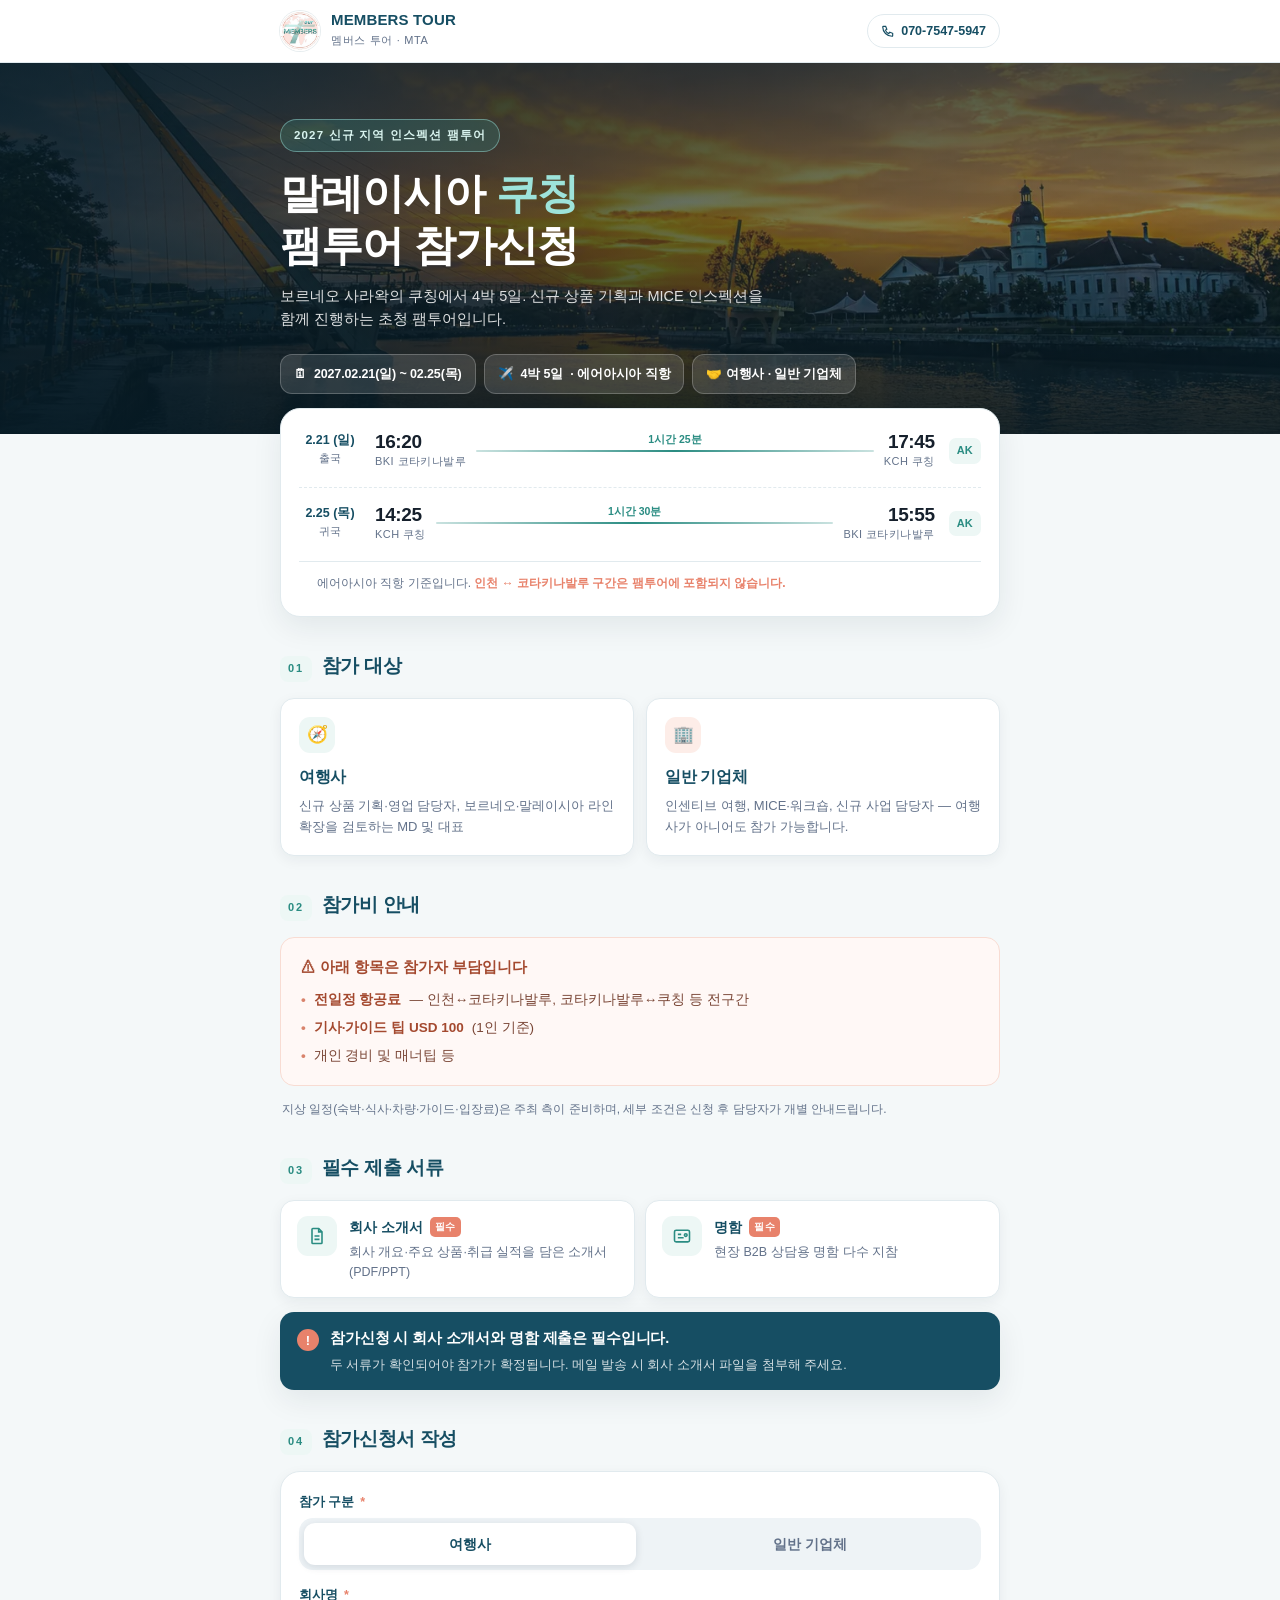
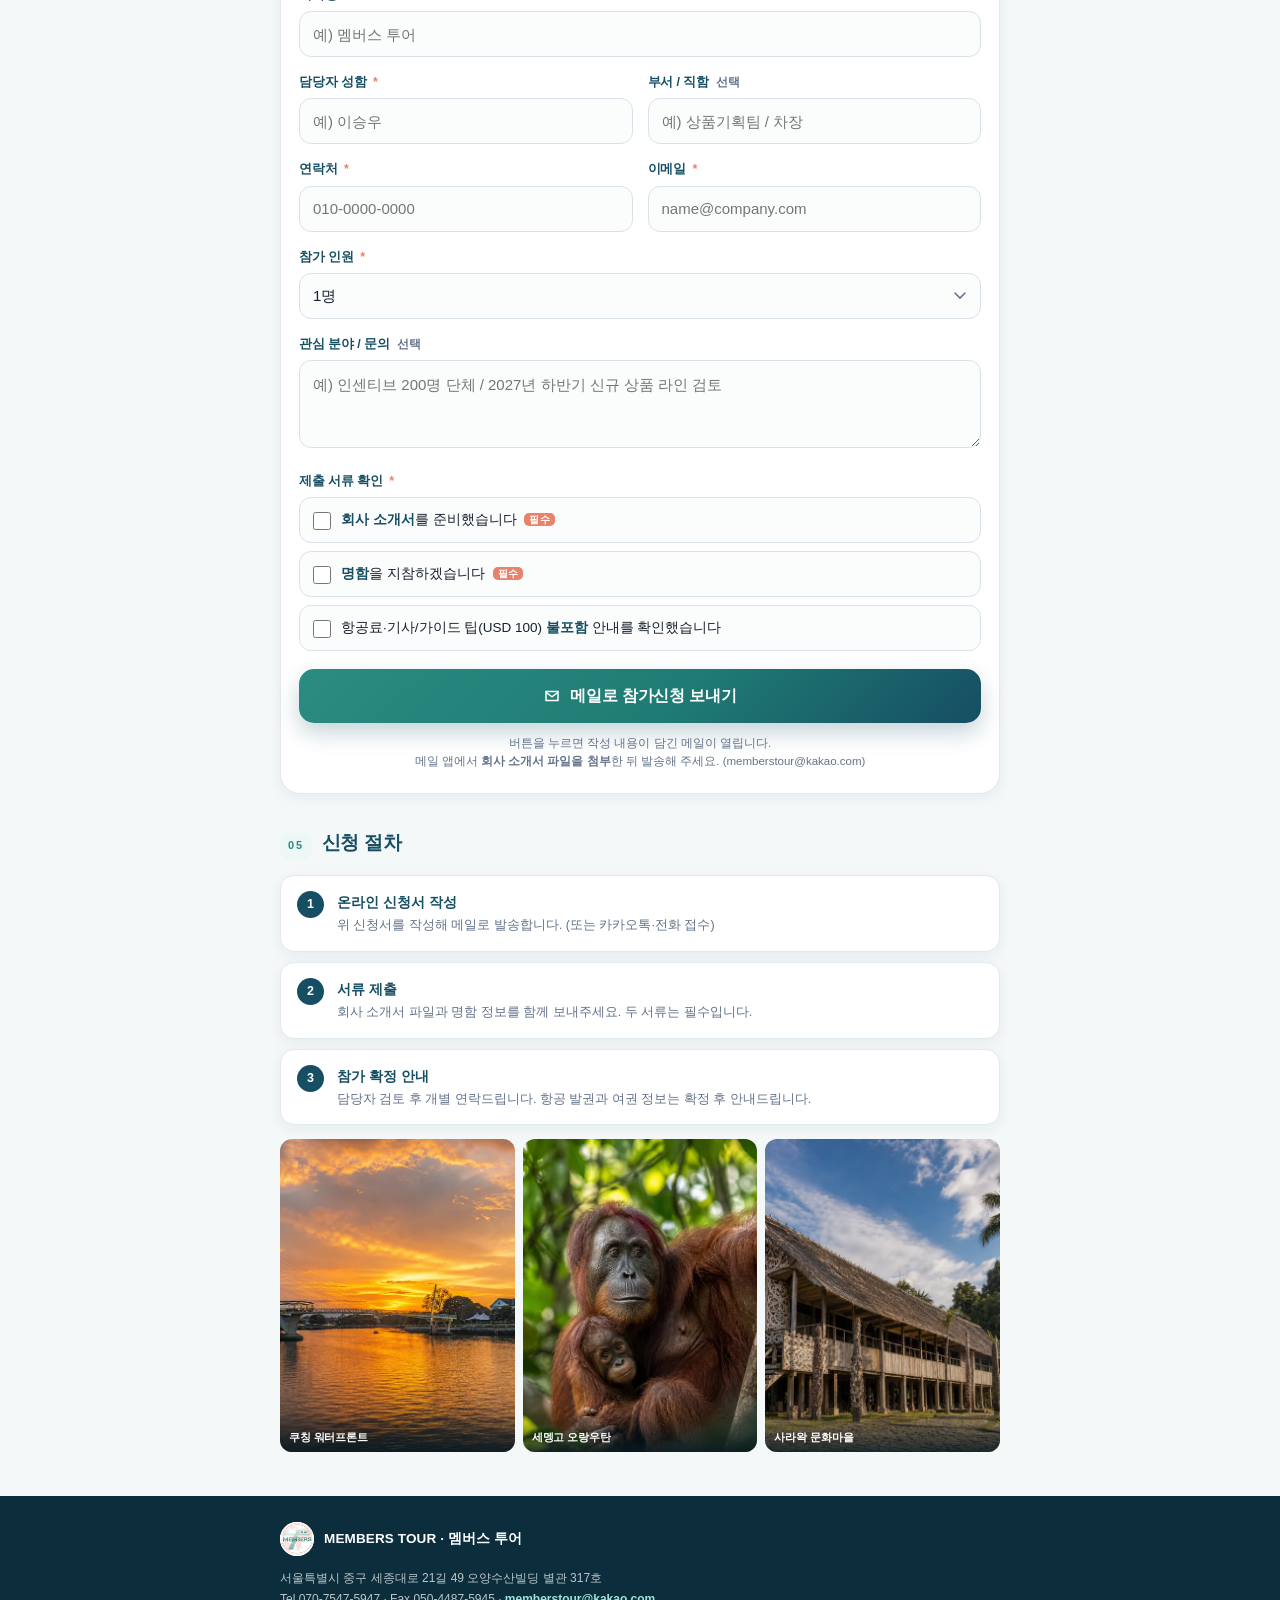
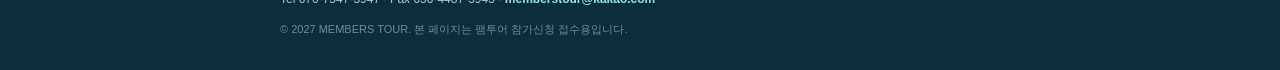
==== kuching-fam.html @ bc6e6ac0 "Update MEMBERS Tour Pages site" ====
<!DOCTYPE html>
<html lang="ko">
<head>
<meta charset="utf-8">
<meta name="viewport" content="width=device-width, initial-scale=1, viewport-fit=cover">
<title>2027 쿠칭 팸투어 참가신청 | MEMBERS TOUR</title>
<meta name="description" content="2027년 2월 21일~25일, 말레이시아 보르네오 쿠칭(사라왁) 4박 5일 신규 상품·MICE 인스펙션 팸투어 참가신청. 여행사 및 일반 기업체 참가 가능.">
<meta name="theme-color" content="#164E63">
<meta property="og:title" content="2027 말레이시아 쿠칭 팸투어 참가신청">
<meta property="og:description" content="2027.02.21(일)~02.25(목) 4박 5일 · 에어아시아 직항(BKI–KCH) · 여행사·기업체 참가 가능">
<meta property="og:image" content="images/kuching-hero.webp">
<meta property="og:type" content="website">
<link rel="apple-touch-icon" href="[data-uri]">
<style>
:root{
  --navy:#164E63; --navy-deep:#0C2E3C; --navy-2:#1B5E96;
  --teal:#2A8C82; --teal-2:#38A39D; --teal-soft:#EDF7F5;
  --accent:#E8826B; --accent-soft:#FDEDE8;
  --ink:#16202C; --muted:#63728A; --line:#E1EAEE;
  --bg:#F4F8F9; --card:#FFFFFF; --ok:#127C5B; --danger:#B4413A;
  --radius:20px; --radius-sm:14px;
  --shadow:0 10px 30px rgba(11,34,57,.08); --shadow-sm:0 4px 14px rgba(11,34,57,.06);
}
*,*::before,*::after{box-sizing:border-box}
html{-webkit-text-size-adjust:100%;scroll-behavior:smooth}
body{
  margin:0;background:var(--bg);color:var(--ink);
  font-family:-apple-system,BlinkMacSystemFont,"Segoe UI","Apple SD Gothic Neo","Malgun Gothic","Noto Sans KR","Helvetica Neue",Arial,sans-serif;
  font-size:16px;line-height:1.62;-webkit-font-smoothing:antialiased;
}
img{display:block;max-width:100%}
a{color:inherit;text-decoration:none}
h1,h2,h3,h4,p{margin:0}
ul{margin:0;padding:0;list-style:none}
button{font:inherit;color:inherit;background:none;border:0;cursor:pointer}
input,select,textarea{font:inherit;color:inherit}
.wrap{width:100%;max-width:760px;margin:0 auto;padding:0 20px}

/* ---------- header ---------- */
.hdr{position:sticky;top:0;z-index:50;background:rgba(255,255,255,.95);backdrop-filter:saturate(180%) blur(12px);border-bottom:1px solid var(--line);padding-top:env(safe-area-inset-top)}
.hdr-in{display:flex;align-items:center;gap:11px;height:62px;max-width:760px;margin:0 auto;padding:0 20px}
.mark{width:40px;height:40px;flex:0 0 40px;border-radius:50%;overflow:hidden;box-shadow:0 0 0 1px rgba(22,78,99,.10);background:#fff}
.mark img{width:100%;height:100%;object-fit:cover}
.brand-txt strong{display:block;font-size:15px;letter-spacing:.01em;color:var(--navy);line-height:1.1}
.brand-txt small{display:block;font-size:11px;color:var(--muted);letter-spacing:.06em;margin-top:3px}
.hdr-tel{margin-left:auto;display:inline-flex;align-items:center;gap:6px;height:34px;padding:0 13px;border-radius:999px;border:1px solid var(--line);background:#fff;font-size:12.5px;font-weight:700;color:var(--navy);white-space:nowrap}
.hdr-tel svg{width:14px;height:14px}

/* ---------- hero ---------- */
.hero{position:relative;color:#fff;overflow:hidden;background:var(--navy-deep)}
.hero-bg{position:absolute;inset:0;background:url("images/kuching-hero.webp") center 42%/cover no-repeat;transform:scale(1.01)}
.hero-bg::after{content:"";position:absolute;inset:0;background:
  linear-gradient(180deg,rgba(6,26,36,.68) 0%,rgba(6,26,36,.42) 42%,rgba(6,26,36,.90) 100%),
  linear-gradient(96deg,rgba(6,26,36,.72),rgba(6,26,36,.10) 78%)}
.hero-in{position:relative;padding:56px 0 40px}
.pill{display:inline-flex;align-items:center;gap:8px;padding:6px 13px;border-radius:999px;background:rgba(56,163,157,.22);border:1px solid rgba(160,231,224,.45);font-size:11.5px;font-weight:800;letter-spacing:.10em;color:#D9F4EF}
.hero h1{margin:16px 0 0;font-size:clamp(27px,6.6vw,42px);line-height:1.24;letter-spacing:-.022em;font-weight:800}
.hero h1 em{font-style:normal;color:#9DE3DA}
.hero .lead{margin:13px 0 0;font-size:14.5px;color:rgba(255,255,255,.86);max-width:34em}
.chips{display:flex;flex-wrap:wrap;gap:8px;margin-top:22px}
.chip{display:inline-flex;align-items:center;gap:7px;padding:9px 13px;border-radius:12px;background:rgba(255,255,255,.13);border:1px solid rgba(255,255,255,.22);font-size:12.5px;font-weight:700;letter-spacing:-.01em}
.chip b{font-weight:800;color:#fff}

/* ---------- sections ---------- */
section{padding:34px 0}
.sec-head{display:flex;align-items:baseline;gap:10px;margin-bottom:16px}
.sec-head .num{font-size:11px;font-weight:800;letter-spacing:.16em;color:var(--teal);background:var(--teal-soft);border-radius:8px;padding:4px 8px}
.sec-head h2{font-size:19px;letter-spacing:-.02em;font-weight:800;color:var(--navy)}
.card{background:var(--card);border:1px solid var(--line);border-radius:var(--radius);box-shadow:var(--shadow-sm)}

/* flight */
.flight{padding:6px 18px;margin-top:-26px;position:relative;box-shadow:var(--shadow);border-radius:var(--radius)}
.leg{display:flex;align-items:center;gap:14px;padding:16px 0}
.leg + .leg{border-top:1px dashed var(--line)}
.leg .day{flex:0 0 62px;text-align:center}
.leg .day b{display:block;font-size:12.5px;color:var(--navy);font-weight:800;line-height:1.2}
.leg .day span{display:block;font-size:11px;color:var(--muted);margin-top:2px}
.leg .pts{flex:1 1 auto;display:flex;align-items:center;gap:10px;min-width:0}
.pt{flex:0 0 auto}
.pt b{display:block;font-size:19px;font-weight:800;letter-spacing:-.02em;color:var(--ink);line-height:1.15}
.pt span{display:block;font-size:11px;color:var(--muted);letter-spacing:.04em}
.link{flex:1 1 auto;position:relative;height:2px;background:linear-gradient(90deg,rgba(42,140,130,.25),var(--teal),rgba(42,140,130,.25));border-radius:2px;min-width:40px}
.link em{position:absolute;top:-19px;left:50%;transform:translateX(-50%);font-size:10.5px;font-style:normal;color:var(--teal);font-weight:800;white-space:nowrap;background:#fff;padding:0 4px}
.leg .no{flex:0 0 auto;font-size:11px;font-weight:800;color:var(--teal);background:var(--teal-soft);padding:4px 8px;border-radius:7px;letter-spacing:.02em}
.note{margin-top:2px;padding:12px 18px 16px;font-size:12px;color:var(--muted);border-top:1px solid var(--line)}
.note b{color:var(--accent);font-weight:800}

/* audience */
.duo{display:grid;gap:12px;margin-top:4px}
@media(min-width:620px){.duo{grid-template-columns:1fr 1fr}}
.aud{padding:18px;border-radius:var(--radius-sm);background:#fff;border:1px solid var(--line);box-shadow:var(--shadow-sm)}
.aud i{display:inline-grid;place-items:center;width:36px;height:36px;border-radius:11px;background:var(--teal-soft);color:var(--teal);font-style:normal;font-size:17px}
.aud h3{margin:11px 0 6px;font-size:15.5px;font-weight:800;color:var(--navy);letter-spacing:-.02em}
.aud p{font-size:13px;color:var(--muted)}
.aud.host i{background:var(--accent-soft);color:#C4654E}

/* cost box */
.cost{margin-top:14px;padding:18px 20px;border-radius:var(--radius-sm);background:#FFF8F6;border:1px solid #F8DCD3}
.cost h3{font-size:14.5px;font-weight:800;color:#A4492F;display:flex;align-items:center;gap:8px}
.cost ul{margin-top:10px;display:grid;gap:6px}
.cost li{font-size:13.5px;color:#7A4636;display:flex;gap:8px}
.cost li::before{content:"•";color:#D9836C;font-weight:900}
.cost li b{color:#A4492F}

/* required docs */
.docs{margin-top:12px;display:grid;gap:10px}
@media(min-width:620px){.docs{grid-template-columns:1fr 1fr}}
.doc{display:flex;gap:12px;padding:15px 16px;border-radius:var(--radius-sm);background:#fff;border:1px solid var(--line);box-shadow:var(--shadow-sm)}
.doc .ico{flex:0 0 40px;width:40px;height:40px;border-radius:11px;display:grid;place-items:center;background:var(--teal-soft);color:var(--teal)}
.doc .ico svg{width:20px;height:20px}
.doc h4{font-size:14px;font-weight:800;color:var(--navy);display:flex;align-items:center;gap:7px}
.doc h4 span{font-size:10px;font-weight:900;letter-spacing:.06em;color:#fff;background:var(--accent);border-radius:5px;padding:2px 5px}
.doc p{font-size:12.5px;color:var(--muted);margin-top:3px}

/* alert */
.alert{display:flex;gap:11px;margin-top:14px;padding:15px 17px;border-radius:var(--radius-sm);background:var(--navy);color:#fff;box-shadow:var(--shadow)}
.alert b{display:block;font-size:14.5px;font-weight:800;letter-spacing:-.01em}
.alert p{font-size:12.5px;color:rgba(255,255,255,.82);margin-top:4px}
.alert .warn{flex:0 0 auto;width:22px;height:22px;border-radius:50%;background:var(--accent);display:grid;place-items:center;font-weight:900;font-size:13px;margin-top:2px}

/* form */
form.card{padding:20px 18px 22px;margin-top:2px}
.field{margin-bottom:15px}
.field > label{display:block;font-size:12.5px;font-weight:800;color:var(--navy);margin-bottom:6px;letter-spacing:-.01em}
.field > label .req{color:var(--accent);margin-left:3px}
.field > label .opt{color:var(--muted);font-weight:600;font-size:11.5px;margin-left:4px}
.inp{width:100%;height:46px;padding:0 13px;border-radius:12px;border:1px solid #D8E2E8;background:#FBFDFD;font-size:15px;transition:border-color .15s,box-shadow .15s}
.inp:focus{outline:none;border-color:var(--teal-2);box-shadow:0 0 0 3px rgba(56,163,157,.16);background:#fff}
textarea.inp{height:auto;min-height:88px;padding:12px 13px;resize:vertical;line-height:1.55}
select.inp{appearance:none;background-image:url("[data-uri]");background-repeat:no-repeat;background-position:right 14px center}
.row2{display:grid;gap:15px}
@media(min-width:560px){.row2{grid-template-columns:1fr 1fr}}
.seg2{display:grid;grid-template-columns:1fr 1fr;gap:8px;background:#EEF3F6;padding:5px;border-radius:14px}
.seg2 button{height:42px;border-radius:11px;font-size:14px;font-weight:800;color:var(--muted);letter-spacing:-.01em}
.seg2 button.on{background:#fff;color:var(--navy);box-shadow:0 2px 8px rgba(11,34,57,.12)}
.checks{display:grid;gap:8px;margin-top:2px}
.check{display:flex;align-items:flex-start;gap:10px;padding:12px 13px;border-radius:12px;border:1px solid #D8E2E8;background:#FBFDFD;cursor:pointer;font-size:13.5px;line-height:1.45}
.check input{margin:2px 0 0;width:18px;height:18px;accent-color:var(--teal);flex:0 0 18px}
.check b{color:var(--navy)}
.check .tag{font-size:10px;font-weight:900;color:#fff;background:var(--accent);border-radius:5px;padding:1px 5px;margin-left:4px;vertical-align:1px;letter-spacing:.04em}
.check.on{border-color:var(--teal-2);background:var(--teal-soft)}
.btn{display:flex;align-items:center;justify-content:center;gap:9px;width:100%;height:54px;margin-top:18px;border-radius:15px;background:linear-gradient(135deg,var(--teal) 0%,#1F7C74 55%,var(--navy) 100%);color:#fff;font-size:16px;font-weight:800;letter-spacing:-.01em;box-shadow:0 10px 22px rgba(22,78,99,.24)}
.btn:active{transform:translateY(1px)}
.btn svg{width:18px;height:18px}
.btn.ghost{background:#fff;color:var(--navy);border:1px solid #CFDDE3;box-shadow:none;height:48px;font-size:14px;margin-top:10px}
.fine{font-size:11.5px;color:var(--muted);text-align:center;margin-top:12px;line-height:1.55}
.err{display:none;margin-top:10px;padding:11px 13px;border-radius:11px;background:#FDECEA;color:#A03028;font-size:12.5px;font-weight:700;border:1px solid #F6C9C4}
.err.show{display:block}

/* result */
.result{display:none;margin-top:16px;padding:20px;border-radius:var(--radius);background:#fff;border:1px solid var(--teal-2);box-shadow:var(--shadow)}
.result.show{display:block;animation:up .2s ease-out}
@keyframes up{from{opacity:0;transform:translateY(6px)}to{opacity:1;transform:none}}
.result h3{font-size:15.5px;font-weight:800;color:var(--navy);display:flex;align-items:center;gap:8px}
.result h3 em{font-style:normal;display:grid;place-items:center;width:22px;height:22px;border-radius:50%;background:var(--ok);color:#fff;font-size:12px}
.result p{font-size:13px;color:var(--muted);margin-top:7px}
.copy{width:100%;margin-top:12px;min-height:190px;padding:14px;border-radius:12px;border:1px solid var(--line);background:#F7FAFB;font-family:ui-monospace,SFMono-Regular,Menlo,monospace;font-size:12.5px;line-height:1.65;color:#2A3B4B;white-space:pre-wrap;resize:vertical}

/* steps */
.steps{display:grid;gap:10px;margin-top:4px}
.step{display:flex;gap:13px;padding:15px 16px;border-radius:var(--radius-sm);background:#fff;border:1px solid var(--line);box-shadow:var(--shadow-sm)}
.step .n{flex:0 0 27px;width:27px;height:27px;border-radius:50%;background:var(--navy);color:#fff;display:grid;place-items:center;font-size:12.5px;font-weight:800}
.step h4{font-size:14px;font-weight:800;color:var(--navy)}
.step p{font-size:12.5px;color:var(--muted);margin-top:2px}

/* photos strip */
.strip{display:grid;grid-template-columns:repeat(3,1fr);gap:8px;margin-top:14px}
.strip figure{position:relative;margin:0;border-radius:12px;overflow:hidden;aspect-ratio:3/4;background:#DCE7EC}
.strip img{width:100%;height:100%;object-fit:cover}
.strip figcaption{position:absolute;left:0;right:0;bottom:0;padding:18px 9px 8px;background:linear-gradient(180deg,transparent,rgba(6,26,36,.82));color:#fff;font-size:10.5px;font-weight:800;letter-spacing:-.01em;line-height:1.3}

/* footer */
footer{margin-top:10px;padding:26px 0 calc(30px + env(safe-area-inset-bottom));background:var(--navy-deep);color:rgba(255,255,255,.72);font-size:12px}
footer .frow{display:flex;align-items:center;gap:10px;margin-bottom:12px}
footer .mark{width:34px;height:34px;flex:0 0 34px}
footer strong{color:#fff;font-size:13.5px;letter-spacing:.01em}
footer p{line-height:1.75}
footer a{color:#9DE3DA;font-weight:700}
.desk{display:none}
@media(min-width:760px){.desk{display:block}}
</style>
</head>
<body>

<header class="hdr">
  <div class="hdr-in">
    <span class="mark"><img src="[data-uri]" alt="MEMBERS TOUR"></span>
    <span class="brand-txt">
      <strong>MEMBERS TOUR</strong>
      <small>멤버스 투어 · MTA</small>
    </span>
    <a class="hdr-tel" href="tel:07075475947">
      <svg viewBox="0 0 24 24" fill="none" stroke="currentColor" stroke-width="2"><path d="M4 4h4l2 5-2.5 1.5a11 11 0 0 0 6 6L15 14l5 2v4a1 1 0 0 1-1 1A16 16 0 0 1 3 5a1 1 0 0 1 1-1z"/></svg>
      070-7547-5947
    </a>
  </div>
</header>

<div class="hero">
  <div class="hero-bg"></div>
  <div class="hero-in">
    <div class="wrap">
      <span class="pill">2027 신규 지역 인스펙션 팸투어</span>
      <h1>말레이시아 <em>쿠칭</em><br>팸투어 참가신청</h1>
      <p class="lead">보르네오 사라왁의 쿠칭에서 4박 5일. 신규 상품 기획과 MICE 인스펙션을 함께 진행하는 초청 팸투어입니다.</p>
      <div class="chips">
        <span class="chip">🗓 <b>2027.02.21(일) ~ 02.25(목)</b></span>
        <span class="chip">✈️ <b>4박 5일</b> · 에어아시아 직항</span>
        <span class="chip">🤝 여행사 · 일반 기업체</span>
      </div>
    </div>
  </div>
</div>

<div class="wrap">
  <div class="card flight">
    <div class="leg">
      <div class="day"><b>2.21 (일)</b><span>출국</span></div>
      <div class="pts">
        <div class="pt"><b>16:20</b><span>BKI 코타키나발루</span></div>
        <div class="link"><em>1시간 25분</em></div>
        <div class="pt" style="text-align:right"><b>17:45</b><span>KCH 쿠칭</span></div>
      </div>
      <span class="no">AK</span>
    </div>
    <div class="leg">
      <div class="day"><b>2.25 (목)</b><span>귀국</span></div>
      <div class="pts">
        <div class="pt"><b>14:25</b><span>KCH 쿠칭</span></div>
        <div class="link"><em>1시간 30분</em></div>
        <div class="pt" style="text-align:right"><b>15:55</b><span>BKI 코타키나발루</span></div>
      </div>
      <span class="no">AK</span>
    </div>
    <div class="note">에어아시아 직항 기준입니다. <b>인천 ↔ 코타키나발루 구간은 팸투어에 포함되지 않습니다.</b></div>
  </div>

  <section>
    <div class="sec-head"><span class="num">01</span><h2>참가 대상</h2></div>
    <div class="duo">
      <div class="aud">
        <i>🧭</i>
        <h3>여행사</h3>
        <p>신규 상품 기획·영업 담당자, 보르네오·말레이시아 라인 확장을 검토하는 MD 및 대표</p>
      </div>
      <div class="aud host">
        <i>🏢</i>
        <h3>일반 기업체</h3>
        <p>인센티브 여행, MICE·워크숍, 신규 사업 담당자 — 여행사가 아니어도 참가 가능합니다.</p>
      </div>
    </div>
  </section>

  <section style="padding-top:0">
    <div class="sec-head"><span class="num">02</span><h2>참가비 안내</h2></div>
    <div class="cost">
      <h3>⚠ 아래 항목은 참가자 부담입니다</h3>
      <ul>
        <li><b>전일정 항공료</b> — 인천↔코타키나발루, 코타키나발루↔쿠칭 등 전구간</li>
        <li><b>기사·가이드 팁 USD 100</b> (1인 기준)</li>
        <li>개인 경비 및 매너팁 등</li>
      </ul>
    </div>
    <div class="note" style="border:0;padding:12px 2px 0">지상 일정(숙박·식사·차량·가이드·입장료)은 주최 측이 준비하며, 세부 조건은 신청 후 담당자가 개별 안내드립니다.</div>
  </section>

  <section style="padding-top:0">
    <div class="sec-head"><span class="num">03</span><h2>필수 제출 서류</h2></div>
    <div class="docs">
      <div class="doc">
        <span class="ico"><svg viewBox="0 0 24 24" fill="none" stroke="currentColor" stroke-width="1.9"><path d="M14 3H7a1 1 0 0 0-1 1v16a1 1 0 0 0 1 1h10a1 1 0 0 0 1-1V7z"/><path d="M14 3v4h4M9 12h6M9 16h6"/></svg></span>
        <div><h4>회사 소개서 <span>필수</span></h4><p>회사 개요·주요 상품·취급 실적을 담은 소개서 (PDF/PPT)</p></div>
      </div>
      <div class="doc">
        <span class="ico"><svg viewBox="0 0 24 24" fill="none" stroke="currentColor" stroke-width="1.9"><rect x="3" y="5" width="18" height="14" rx="2"/><path d="M7 10h4M7 14h7M16.5 9.2a1.6 1.6 0 1 1 0 3.2 1.6 1.6 0 0 1 0-3.2z"/></svg></span>
        <div><h4>명함 <span>필수</span></h4><p>현장 B2B 상담용 명함 다수 지참</p></div>
      </div>
    </div>
    <div class="alert">
      <span class="warn">!</span>
      <div>
        <b>참가신청 시 회사 소개서와 명함 제출은 필수입니다.</b>
        <p>두 서류가 확인되어야 참가가 확정됩니다. 메일 발송 시 회사 소개서 파일을 첨부해 주세요.</p>
      </div>
    </div>
  </section>

  <section id="apply" style="padding-top:0">
    <div class="sec-head"><span class="num">04</span><h2>참가신청서 작성</h2></div>
    <form class="card" id="applyForm" novalidate>
      <div class="field">
        <label>참가 구분 <span class="req">*</span></label>
        <div class="seg2" id="segType">
          <button type="button" class="on" data-val="여행사">여행사</button>
          <button type="button" data-val="일반 기업체">일반 기업체</button>
        </div>
      </div>
      <div class="field">
        <label for="fCompany">회사명 <span class="req">*</span></label>
        <input class="inp" id="fCompany" name="company" placeholder="예) 멤버스 투어" autocomplete="organization">
      </div>
      <div class="row2">
        <div class="field">
          <label for="fName">담당자 성함 <span class="req">*</span></label>
          <input class="inp" id="fName" name="name" placeholder="예) 이승우" autocomplete="name">
        </div>
        <div class="field">
          <label for="fTitle">부서 / 직함 <span class="opt">선택</span></label>
          <input class="inp" id="fTitle" name="title" placeholder="예) 상품기획팀 / 차장">
        </div>
      </div>
      <div class="row2">
        <div class="field">
          <label for="fTel">연락처 <span class="req">*</span></label>
          <input class="inp" id="fTel" name="tel" inputmode="tel" placeholder="010-0000-0000" autocomplete="tel">
        </div>
        <div class="field">
          <label for="fMail">이메일 <span class="req">*</span></label>
          <input class="inp" id="fMail" name="email" inputmode="email" placeholder="name@company.com" autocomplete="email">
        </div>
      </div>
      <div class="field">
        <label for="fPax">참가 인원 <span class="req">*</span></label>
        <select class="inp" id="fPax" name="pax">
          <option value="1명">1명</option>
          <option value="2명">2명</option>
          <option value="3명">3명</option>
          <option value="4명 이상">4명 이상</option>
        </select>
      </div>
      <div class="field">
        <label for="fMsg">관심 분야 / 문의 <span class="opt">선택</span></label>
        <textarea class="inp" id="fMsg" name="msg" placeholder="예) 인센티브 200명 단체 / 2027년 하반기 신규 상품 라인 검토"></textarea>
      </div>
      <div class="field">
        <label>제출 서류 확인 <span class="req">*</span></label>
        <div class="checks">
          <label class="check" id="chkDoc"><input type="checkbox" id="cDoc"><span><b>회사 소개서</b>를 준비했습니다 <span class="tag">필수</span></span></label>
          <label class="check" id="chkCard"><input type="checkbox" id="cCard"><span><b>명함</b>을 지참하겠습니다 <span class="tag">필수</span></span></label>
          <label class="check" id="chkTerms"><input type="checkbox" id="cTerms"><span>항공료·기사/가이드 팁(USD 100) <b>불포함</b> 안내를 확인했습니다</span></label>
        </div>
      </div>
      <div class="err" id="errBox"></div>
      <button class="btn" type="submit">
        <svg viewBox="0 0 24 24" fill="none" stroke="currentColor" stroke-width="2"><path d="M4 6h16v12H4z"/><path d="m4 7 8 6 8-6"/></svg>
        메일로 참가신청 보내기
      </button>
      <p class="fine">버튼을 누르면 작성 내용이 담긴 메일이 열립니다.<br>메일 앱에서 <b>회사 소개서 파일을 첨부</b>한 뒤 발송해 주세요. (memberstour@kakao.com)</p>
    </form>

    <div class="result" id="result">
      <h3><em>✓</em> 신청서가 준비되었습니다</h3>
      <p>① 메일 앱이 열리면 회사 소개서를 첨부해 발송해 주세요.<br>② 메일 앱이 열리지 않으면 아래 내용을 복사해 카카오톡·메일로 보내주세요.</p>
      <textarea class="copy" id="copyBox" readonly></textarea>
      <button class="btn ghost" type="button" id="btnCopy">내용 복사하기</button>
      <a class="btn ghost" id="btnMail" href="mailto:memberstour@kakao.com">메일 앱 다시 열기</a>
    </div>
  </section>

  <section style="padding-top:0">
    <div class="sec-head"><span class="num">05</span><h2>신청 절차</h2></div>
    <div class="steps">
      <div class="step"><span class="n">1</span><div><h4>온라인 신청서 작성</h4><p>위 신청서를 작성해 메일로 발송합니다. (또는 카카오톡·전화 접수)</p></div></div>
      <div class="step"><span class="n">2</span><div><h4>서류 제출</h4><p>회사 소개서 파일과 명함 정보를 함께 보내주세요. 두 서류는 필수입니다.</p></div></div>
      <div class="step"><span class="n">3</span><div><h4>참가 확정 안내</h4><p>담당자 검토 후 개별 연락드립니다. 항공 발권과 여권 정보는 확정 후 안내드립니다.</p></div></div>
    </div>
    <div class="strip">
      <figure><img src="images/kuching-waterfront.webp" alt="쿠칭 워터프론트"><figcaption>쿠칭 워터프론트</figcaption></figure>
      <figure><img src="images/kuching-orangutan.webp" alt="세멩고 오랑우탄"><figcaption>세멩고 오랑우탄</figcaption></figure>
      <figure><img src="images/kuching-village.webp" alt="사라왁 문화마을"><figcaption>사라왁 문화마을</figcaption></figure>
    </div>
  </section>
</div>

<footer>
  <div class="wrap">
    <div class="frow"><span class="mark"><img src="[data-uri]" alt=""></span><strong>MEMBERS TOUR · 멤버스 투어</strong></div>
    <p>서울특별시 중구 세종대로 21길 49 오양수산빌딩 별관 317호<br>
    Tel 070-7547-5947 · Fax 050-4487-5945 · <a href="mailto:memberstour@kakao.com">memberstour@kakao.com</a></p>
    <p style="margin-top:10px;opacity:.6;font-size:11px">© 2027 MEMBERS TOUR. 본 페이지는 팸투어 참가신청 접수용입니다.</p>
  </div>
</footer>

<script>
(function(){
  var type = "여행사";
  var seg = document.getElementById("segType");
  seg.addEventListener("click", function(e){
    var b = e.target.closest("button[data-val]");
    if(!b) return;
    Array.prototype.forEach.call(seg.querySelectorAll("button"), function(x){ x.classList.remove("on"); });
    b.classList.add("on");
    type = b.getAttribute("data-val");
  });

  ["cDoc","cCard","cTerms"].forEach(function(id){
    var c = document.getElementById(id);
    c.addEventListener("change", function(){
      c.closest(".check").classList.toggle("on", c.checked);
    });
  });

  var form = document.getElementById("applyForm");
  var errBox = document.getElementById("errBox");

  function fail(msg){
    errBox.textContent = msg;
    errBox.classList.add("show");
    errBox.scrollIntoView({behavior:"smooth", block:"center"});
  }

  form.addEventListener("submit", function(e){
    e.preventDefault();
    errBox.classList.remove("show");
    var company = document.getElementById("fCompany").value.trim();
    var name = document.getElementById("fName").value.trim();
    var title = document.getElementById("fTitle").value.trim();
    var tel = document.getElementById("fTel").value.trim();
    var mail = document.getElementById("fMail").value.trim();
    var pax = document.getElementById("fPax").value;
    var msg = document.getElementById("fMsg").value.trim();
    var docOk = document.getElementById("cDoc").checked;
    var cardOk = document.getElementById("cCard").checked;
    var termsOk = document.getElementById("cTerms").checked;

    if(!company) return fail("회사명을 입력해 주세요.");
    if(!name) return fail("담당자 성함을 입력해 주세요.");
    if(!tel) return fail("연락처를 입력해 주세요.");
    if(!/^[^\s@]+@[^\s@]+\.[^\s@]+$/.test(mail)) return fail("이메일 주소를 정확히 입력해 주세요.");
    if(!docOk) return fail("회사 소개서 제출 확인란에 체크해 주세요. (필수)");
    if(!cardOk) return fail("명함 지참 확인란에 체크해 주세요. (필수)");
    if(!termsOk) return fail("항공료·팁 불포함 안내 확인란에 체크해 주세요.");

    var subject = "[쿠칭 팸투어 참가신청] " + company + " / " + name;
    var lines = [
      "2027 말레이시아 쿠칭 팸투어 참가신청",
      "------------------------------------",
      "· 참가 구분 : " + type,
      "· 회사명 : " + company,
      "· 담당자 : " + name + (title ? " (" + title + ")" : ""),
      "· 연락처 : " + tel,
      "· 이메일 : " + mail,
      "· 참가 인원 : " + pax,
      "· 희망 일정 : 2027.02.21(일) ~ 02.25(목) 4박 5일",
      "· 관심 분야 / 문의 : " + (msg || "-"),
      "------------------------------------",
      "· 회사 소개서 : 제출 예정 (메일 첨부)",
      "· 명함 : 현장 지참",
      "· 불포함 안내(항공료 / 기사·가이드 팁 USD 100) 확인 : 동의",
      "",
      "※ 회사 소개서 파일을 본 메일에 첨부해 발송합니다."
    ];
    var body = lines.join("\n");
    var href = "mailto:memberstour@kakao.com?subject=" + encodeURIComponent(subject) + "&body=" + encodeURIComponent(body);

    document.getElementById("copyBox").value = subject + "\n\n" + body;
    document.getElementById("btnMail").setAttribute("href", href);
    var res = document.getElementById("result");
    res.classList.add("show");
    res.scrollIntoView({behavior:"smooth", block:"center"});
    window.location.href = href;
  });

  document.getElementById("btnCopy").addEventListener("click", function(){
    var box = document.getElementById("copyBox");
    var btn = this;
    function done(){ btn.textContent = "복사되었습니다 ✓"; setTimeout(function(){ btn.textContent = "내용 복사하기"; }, 2000); }
    if(navigator.clipboard && navigator.clipboard.writeText){
      navigator.clipboard.writeText(box.value).then(done, function(){ box.select(); document.execCommand("copy"); done(); });
    } else {
      box.select(); document.execCommand("copy"); done();
    }
  });
})();
</script>
</body>
</html>
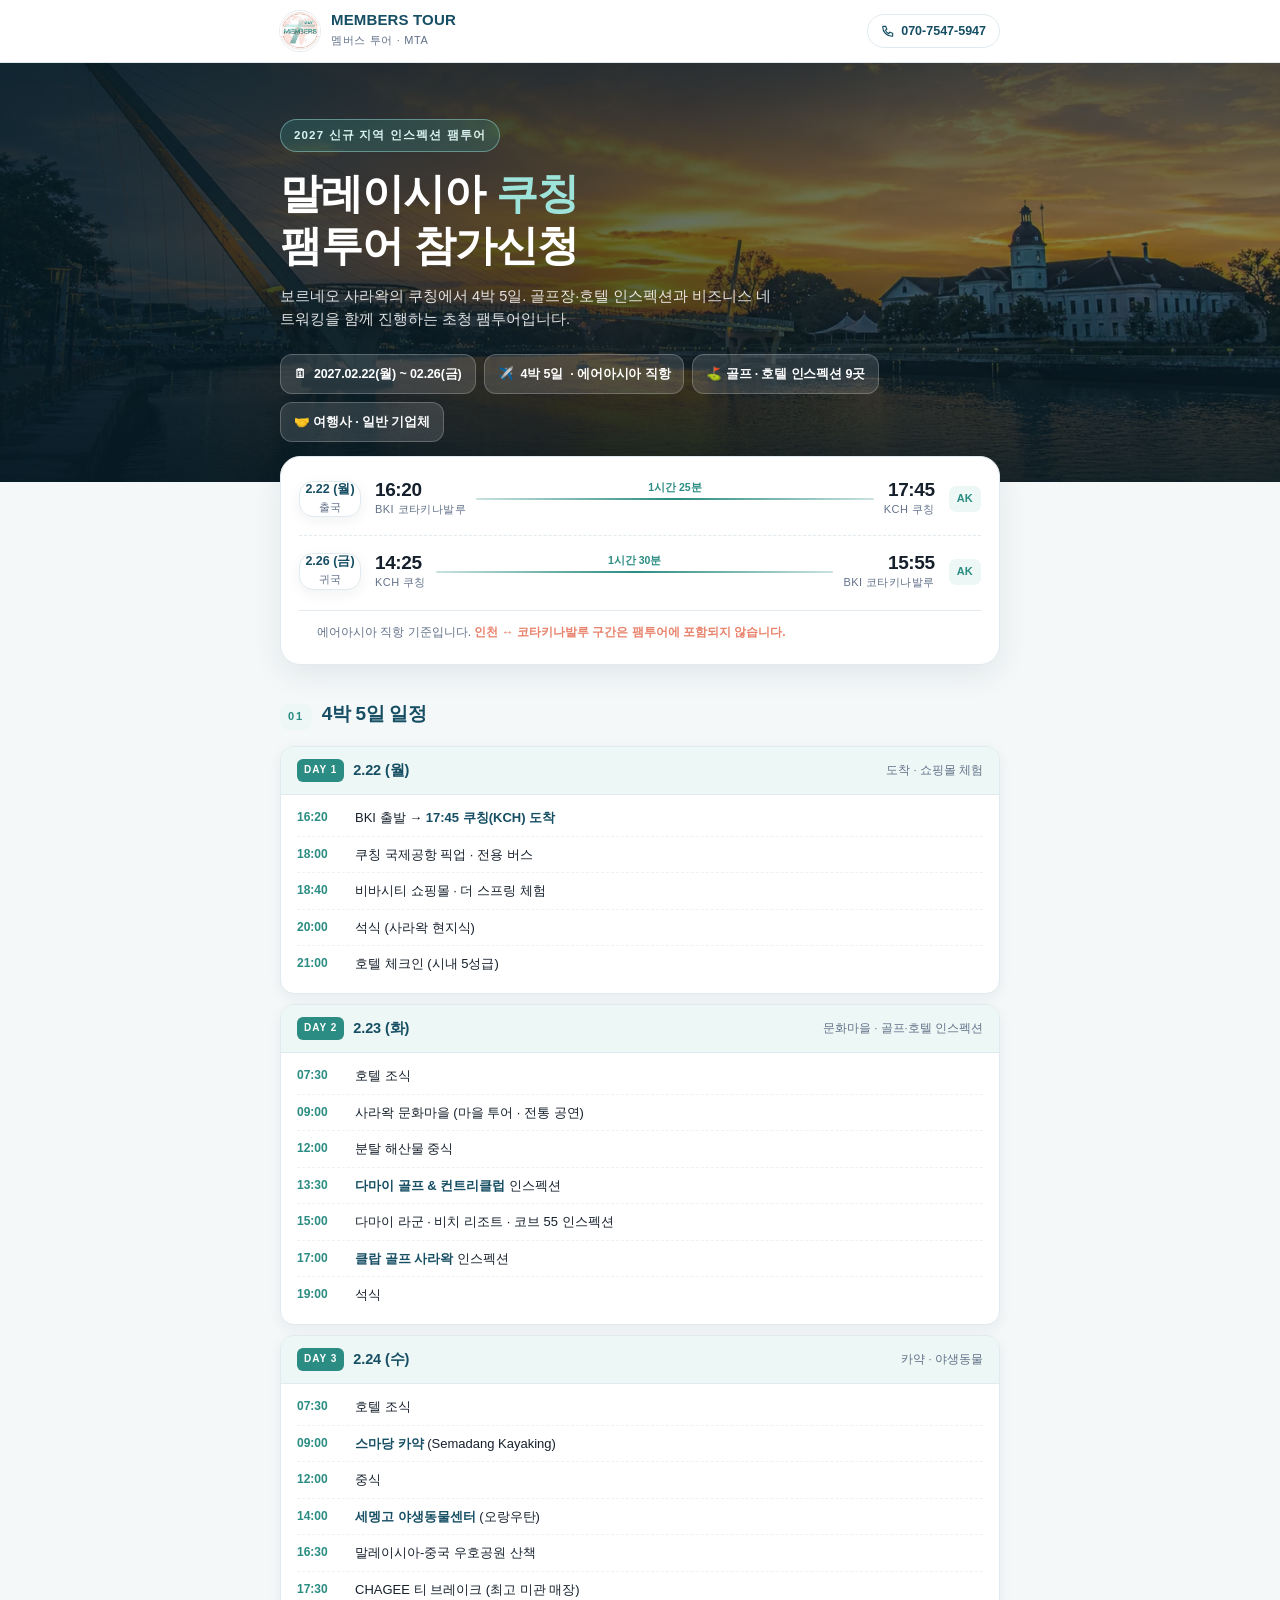
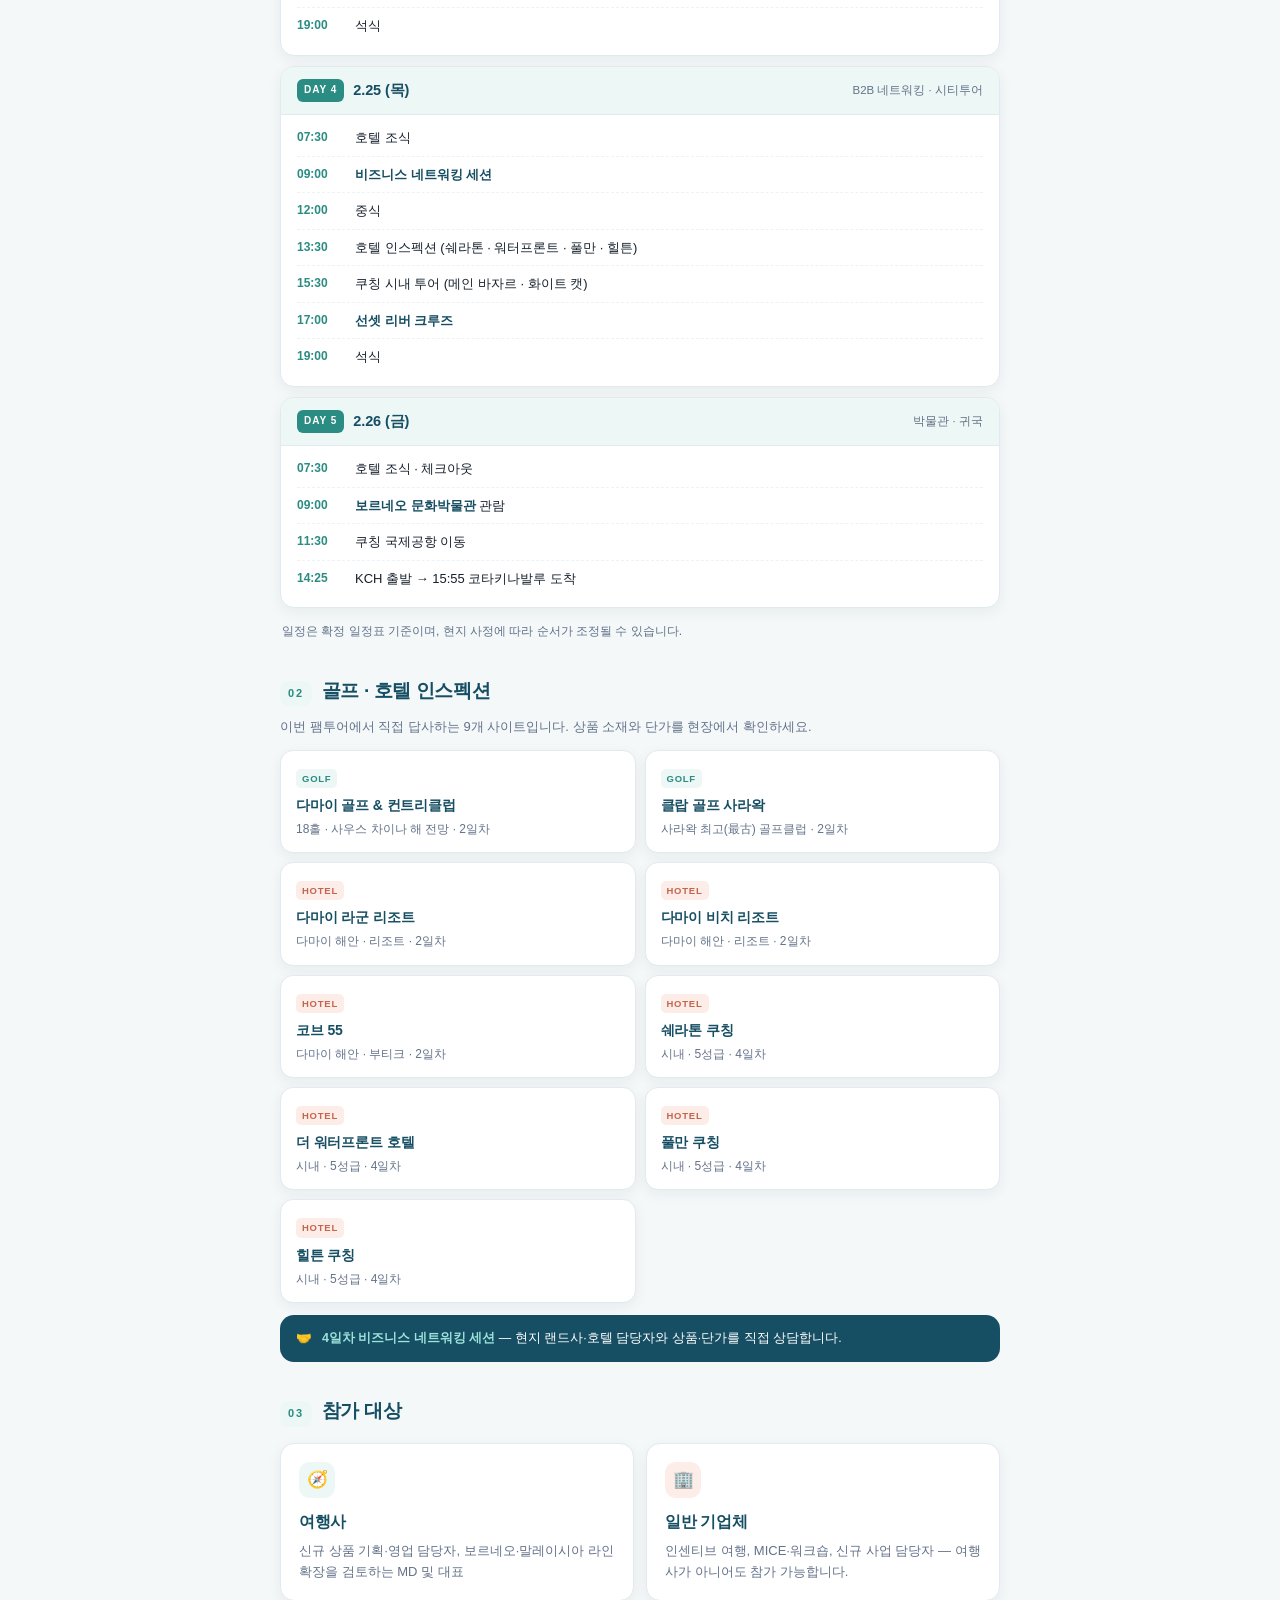
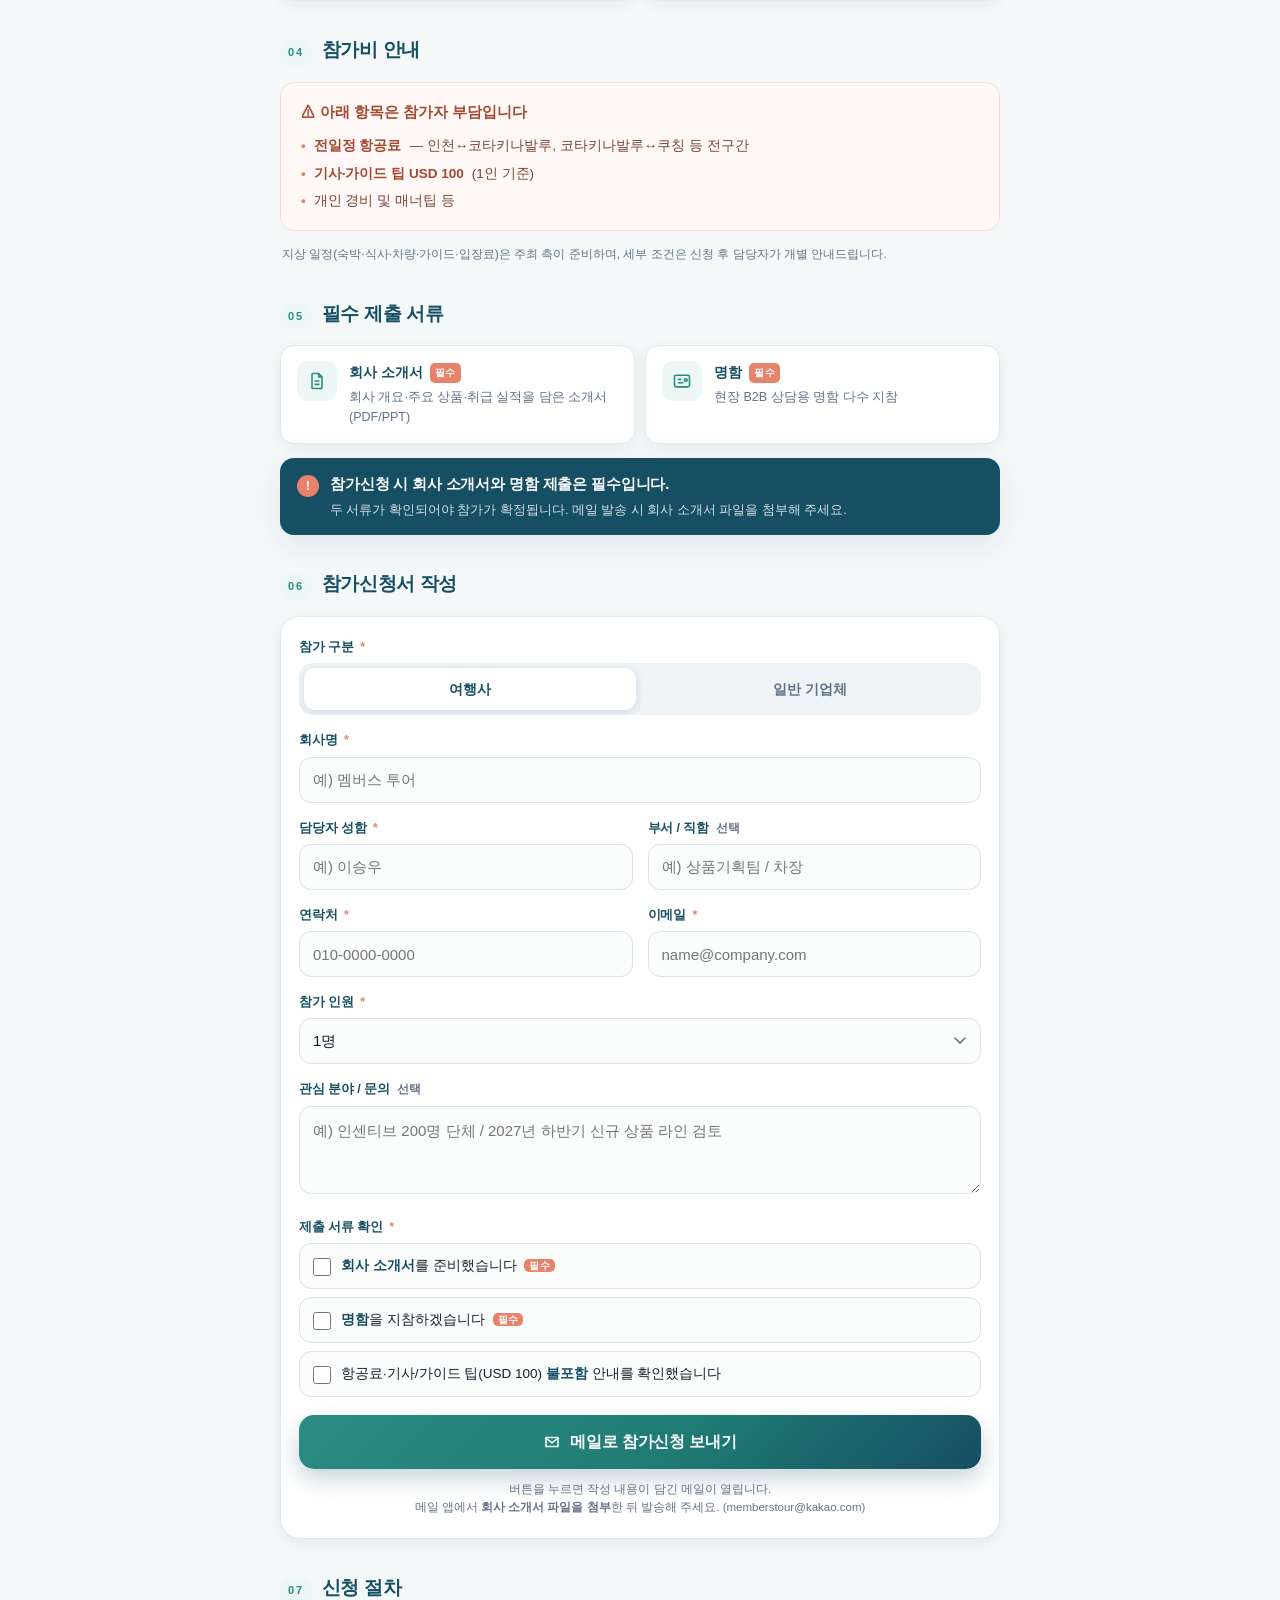
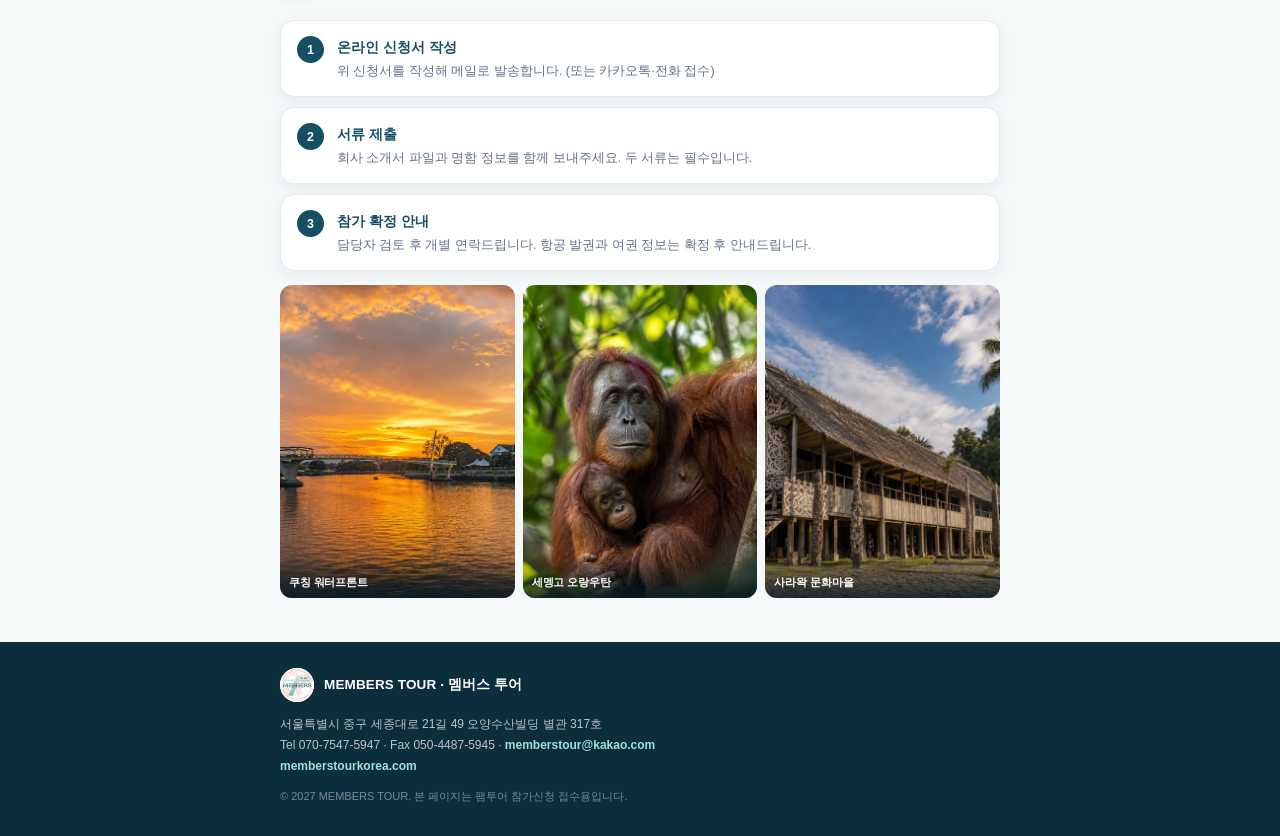
==== commit 840d013f: "쿠칭 팸투어 확정 일정(2027.02.22~02.26) 반영 · 5일 일정표·골프/호텔 인스펙션 9곳 섹션 추가 · memberstourkorea.com 표기" ====
--- a/kuching-fam.html
+++ b/kuching-fam.html
@@ -3,11 +3,13 @@
 <head>
 <meta charset="utf-8">
 <meta name="viewport" content="width=device-width, initial-scale=1, viewport-fit=cover">
-<title>2027 쿠칭 팸투어 참가신청 | MEMBERS TOUR</title>
-<meta name="description" content="2027년 2월 21일~25일, 말레이시아 보르네오 쿠칭(사라왁) 4박 5일 신규 상품·MICE 인스펙션 팸투어 참가신청. 여행사 및 일반 기업체 참가 가능.">
+<title>2027 쿠칭 팸투어 참가신청 | MEMBERS TOUR 멤버스 투어</title>
+<meta name="description" content="2027년 2월 22일~26일, 말레이시아 보르네오 쿠칭(사라왁) 4박 5일 골프·호텔 인스펙션 팸투어 참가신청. 여행사 및 일반 기업체 참가 가능. 회사 소개서와 명함 필수.">
 <meta name="theme-color" content="#164E63">
-<meta property="og:title" content="2027 말레이시아 쿠칭 팸투어 참가신청">
-<meta property="og:description" content="2027.02.21(일)~02.25(목) 4박 5일 · 에어아시아 직항(BKI–KCH) · 여행사·기업체 참가 가능">
+<link rel="canonical" href="https://memberstourkorea.com/kuching-fam.html">
+<meta property="og:title" content="2027 말레이시아 쿠칭 팸투어 참가신청 | MEMBERS TOUR">
+<meta property="og:description" content="2027.02.22(월)~02.26(금) 4박 5일 · 에어아시아 직항(BKI–KCH) · 골프·호텔 인스펙션 · 여행사·기업체 참가 가능">
+<meta property="og:url" content="https://memberstourkorea.com/kuching-fam.html">
 <meta property="og:image" content="images/kuching-hero.webp">
 <meta property="og:type" content="website">
 <link rel="apple-touch-icon" href="[data-uri]">
@@ -169,6 +171,32 @@
 .strip img{width:100%;height:100%;object-fit:cover}
 .strip figcaption{position:absolute;left:0;right:0;bottom:0;padding:18px 9px 8px;background:linear-gradient(180deg,transparent,rgba(6,26,36,.82));color:#fff;font-size:10.5px;font-weight:800;letter-spacing:-.01em;line-height:1.3}
 
+/* itinerary */
+.itin{display:grid;gap:10px}
+.day{background:#fff;border:1px solid var(--line);border-radius:var(--radius-sm);box-shadow:var(--shadow-sm);overflow:hidden}
+.day-h{display:flex;align-items:center;gap:9px;flex-wrap:wrap;padding:12px 16px;background:var(--teal-soft);border-bottom:1px solid var(--line)}
+.day-h .dnum{font-size:10px;font-weight:900;letter-spacing:.1em;color:#fff;background:var(--teal);border-radius:6px;padding:3px 7px}
+.day-h b{font-size:14.5px;color:var(--navy);letter-spacing:-.01em}
+.day-h em{font-style:normal;font-size:11.5px;color:var(--muted);margin-left:auto}
+.day-b{padding:5px 16px 11px}
+.trow{display:flex;gap:12px;padding:8px 0;border-top:1px dashed #EDF2F5}
+.trow:first-child{border-top:0}
+.trow time{flex:0 0 46px;font-size:12px;font-weight:800;color:var(--teal);font-variant-numeric:tabular-nums}
+.trow p{font-size:13px;color:var(--ink);line-height:1.5}
+.trow p b{color:var(--navy)}
+
+/* inspection */
+.sec-lead{font-size:13px;color:var(--muted);margin:-6px 0 12px}
+.insp{display:grid;gap:9px}
+@media(min-width:620px){.insp{grid-template-columns:1fr 1fr}}
+.insp-card{padding:13px 15px;border-radius:13px;background:#fff;border:1px solid var(--line);box-shadow:var(--shadow-sm)}
+.insp-card .tag{display:inline-block;font-size:9.5px;font-weight:900;letter-spacing:.08em;color:var(--teal);background:var(--teal-soft);border-radius:5px;padding:2px 6px;margin-bottom:6px}
+.insp-card.hotel .tag{color:#C4654E;background:var(--accent-soft)}
+.insp-card b{display:block;font-size:14px;color:var(--navy);letter-spacing:-.01em}
+.insp-card p{font-size:12px;color:var(--muted);margin-top:3px}
+.b2b{display:flex;gap:10px;margin-top:12px;padding:14px 16px;border-radius:var(--radius-sm);background:var(--navy);color:#fff;font-size:12.5px;line-height:1.55}
+.b2b b{font-weight:800;color:#9DE3DA}
+
 /* footer */
 footer{margin-top:10px;padding:26px 0 calc(30px + env(safe-area-inset-bottom));background:var(--navy-deep);color:rgba(255,255,255,.72);font-size:12px}
 footer .frow{display:flex;align-items:center;gap:10px;margin-bottom:12px}
@@ -202,10 +230,11 @@
     <div class="wrap">
       <span class="pill">2027 신규 지역 인스펙션 팸투어</span>
       <h1>말레이시아 <em>쿠칭</em><br>팸투어 참가신청</h1>
-      <p class="lead">보르네오 사라왁의 쿠칭에서 4박 5일. 신규 상품 기획과 MICE 인스펙션을 함께 진행하는 초청 팸투어입니다.</p>
+      <p class="lead">보르네오 사라왁의 쿠칭에서 4박 5일. 골프장·호텔 인스펙션과 비즈니스 네트워킹을 함께 진행하는 초청 팸투어입니다.</p>
       <div class="chips">
-        <span class="chip">🗓 <b>2027.02.21(일) ~ 02.25(목)</b></span>
+        <span class="chip">🗓 <b>2027.02.22(월) ~ 02.26(금)</b></span>
         <span class="chip">✈️ <b>4박 5일</b> · 에어아시아 직항</span>
+        <span class="chip">⛳ 골프 · 호텔 인스펙션 9곳</span>
         <span class="chip">🤝 여행사 · 일반 기업체</span>
       </div>
     </div>
@@ -215,7 +244,7 @@
 <div class="wrap">
   <div class="card flight">
     <div class="leg">
-      <div class="day"><b>2.21 (일)</b><span>출국</span></div>
+      <div class="day"><b>2.22 (월)</b><span>출국</span></div>
       <div class="pts">
         <div class="pt"><b>16:20</b><span>BKI 코타키나발루</span></div>
         <div class="link"><em>1시간 25분</em></div>
@@ -224,7 +253,7 @@
       <span class="no">AK</span>
     </div>
     <div class="leg">
-      <div class="day"><b>2.25 (목)</b><span>귀국</span></div>
+      <div class="day"><b>2.26 (금)</b><span>귀국</span></div>
       <div class="pts">
         <div class="pt"><b>14:25</b><span>KCH 쿠칭</span></div>
         <div class="link"><em>1시간 30분</em></div>
@@ -236,7 +265,125 @@
   </div>
 
   <section>
-    <div class="sec-head"><span class="num">01</span><h2>참가 대상</h2></div>
+    <div class="sec-head"><span class="num">01</span><h2>4박 5일 일정</h2></div>
+    <div class="itin">
+      <article class="day">
+        <header class="day-h"><span class="dnum">DAY 1</span><b>2.22 (월)</b><em>도착 · 쇼핑몰 체험</em></header>
+        <div class="day-b">
+          <div class="trow"><time>16:20</time><p>BKI 출발 → <b>17:45 쿠칭(KCH) 도착</b></p></div>
+          <div class="trow"><time>18:00</time><p>쿠칭 국제공항 픽업 · 전용 버스</p></div>
+          <div class="trow"><time>18:40</time><p>비바시티 쇼핑몰 · 더 스프링 체험</p></div>
+          <div class="trow"><time>20:00</time><p>석식 (사라왁 현지식)</p></div>
+          <div class="trow"><time>21:00</time><p>호텔 체크인 (시내 5성급)</p></div>
+        </div>
+      </article>
+      <article class="day">
+        <header class="day-h"><span class="dnum">DAY 2</span><b>2.23 (화)</b><em>문화마을 · 골프·호텔 인스펙션</em></header>
+        <div class="day-b">
+          <div class="trow"><time>07:30</time><p>호텔 조식</p></div>
+          <div class="trow"><time>09:00</time><p>사라왁 문화마을 (마을 투어 · 전통 공연)</p></div>
+          <div class="trow"><time>12:00</time><p>분탈 해산물 중식</p></div>
+          <div class="trow"><time>13:30</time><p><b>다마이 골프 & 컨트리클럽</b> 인스펙션</p></div>
+          <div class="trow"><time>15:00</time><p>다마이 라군 · 비치 리조트 · 코브 55 인스펙션</p></div>
+          <div class="trow"><time>17:00</time><p><b>클랍 골프 사라왁</b> 인스펙션</p></div>
+          <div class="trow"><time>19:00</time><p>석식</p></div>
+        </div>
+      </article>
+      <article class="day">
+        <header class="day-h"><span class="dnum">DAY 3</span><b>2.24 (수)</b><em>카약 · 야생동물</em></header>
+        <div class="day-b">
+          <div class="trow"><time>07:30</time><p>호텔 조식</p></div>
+          <div class="trow"><time>09:00</time><p><b>스마당 카약</b> (Semadang Kayaking)</p></div>
+          <div class="trow"><time>12:00</time><p>중식</p></div>
+          <div class="trow"><time>14:00</time><p><b>세멩고 야생동물센터</b> (오랑우탄)</p></div>
+          <div class="trow"><time>16:30</time><p>말레이시아-중국 우호공원 산책</p></div>
+          <div class="trow"><time>17:30</time><p>CHAGEE 티 브레이크 (최고 미관 매장)</p></div>
+          <div class="trow"><time>19:00</time><p>석식</p></div>
+        </div>
+      </article>
+      <article class="day">
+        <header class="day-h"><span class="dnum">DAY 4</span><b>2.25 (목)</b><em>B2B 네트워킹 · 시티투어</em></header>
+        <div class="day-b">
+          <div class="trow"><time>07:30</time><p>호텔 조식</p></div>
+          <div class="trow"><time>09:00</time><p><b>비즈니스 네트워킹 세션</b></p></div>
+          <div class="trow"><time>12:00</time><p>중식</p></div>
+          <div class="trow"><time>13:30</time><p>호텔 인스펙션 (쉐라톤 · 워터프론트 · 풀만 · 힐튼)</p></div>
+          <div class="trow"><time>15:30</time><p>쿠칭 시내 투어 (메인 바자르 · 화이트 캣)</p></div>
+          <div class="trow"><time>17:00</time><p><b>선셋 리버 크루즈</b></p></div>
+          <div class="trow"><time>19:00</time><p>석식</p></div>
+        </div>
+      </article>
+      <article class="day">
+        <header class="day-h"><span class="dnum">DAY 5</span><b>2.26 (금)</b><em>박물관 · 귀국</em></header>
+        <div class="day-b">
+          <div class="trow"><time>07:30</time><p>호텔 조식 · 체크아웃</p></div>
+          <div class="trow"><time>09:00</time><p><b>보르네오 문화박물관</b> 관람</p></div>
+          <div class="trow"><time>11:30</time><p>쿠칭 국제공항 이동</p></div>
+          <div class="trow"><time>14:25</time><p>KCH 출발 → 15:55 코타키나발루 도착</p></div>
+        </div>
+      </article>
+    </div>
+    <div class="note" style="border:0;padding:12px 2px 0">일정은 확정 일정표 기준이며, 현지 사정에 따라 순서가 조정될 수 있습니다.</div>
+  </section>
+
+  <section style="padding-top:0">
+    <div class="sec-head"><span class="num">02</span><h2>골프 · 호텔 인스펙션</h2></div>
+    <p class="sec-lead">이번 팸투어에서 직접 답사하는 9개 사이트입니다. 상품 소재와 단가를 현장에서 확인하세요.</p>
+    <div class="insp">
+      <div class="insp-card">
+        <span class="tag">GOLF</span>
+        <b>다마이 골프 & 컨트리클럽</b>
+        <p>18홀 · 사우스 차이나 해 전망 · 2일차</p>
+      </div>
+      <div class="insp-card">
+        <span class="tag">GOLF</span>
+        <b>클랍 골프 사라왁</b>
+        <p>사라왁 최고(最古) 골프클럽 · 2일차</p>
+      </div>
+      <div class="insp-card hotel">
+        <span class="tag">HOTEL</span>
+        <b>다마이 라군 리조트</b>
+        <p>다마이 해안 · 리조트 · 2일차</p>
+      </div>
+      <div class="insp-card hotel">
+        <span class="tag">HOTEL</span>
+        <b>다마이 비치 리조트</b>
+        <p>다마이 해안 · 리조트 · 2일차</p>
+      </div>
+      <div class="insp-card hotel">
+        <span class="tag">HOTEL</span>
+        <b>코브 55</b>
+        <p>다마이 해안 · 부티크 · 2일차</p>
+      </div>
+      <div class="insp-card hotel">
+        <span class="tag">HOTEL</span>
+        <b>쉐라톤 쿠칭</b>
+        <p>시내 · 5성급 · 4일차</p>
+      </div>
+      <div class="insp-card hotel">
+        <span class="tag">HOTEL</span>
+        <b>더 워터프론트 호텔</b>
+        <p>시내 · 5성급 · 4일차</p>
+      </div>
+      <div class="insp-card hotel">
+        <span class="tag">HOTEL</span>
+        <b>풀만 쿠칭</b>
+        <p>시내 · 5성급 · 4일차</p>
+      </div>
+      <div class="insp-card hotel">
+        <span class="tag">HOTEL</span>
+        <b>힐튼 쿠칭</b>
+        <p>시내 · 5성급 · 4일차</p>
+      </div>
+    </div>
+    <div class="b2b">
+      <span>🤝</span>
+      <span><b>4일차 비즈니스 네트워킹 세션</b> — 현지 랜드사·호텔 담당자와 상품·단가를 직접 상담합니다.</span>
+    </div>
+  </section>
+
+  <section style="padding-top:0">
+    <div class="sec-head"><span class="num">03</span><h2>참가 대상</h2></div>
     <div class="duo">
       <div class="aud">
         <i>🧭</i>
@@ -252,7 +399,7 @@
   </section>
 
   <section style="padding-top:0">
-    <div class="sec-head"><span class="num">02</span><h2>참가비 안내</h2></div>
+    <div class="sec-head"><span class="num">04</span><h2>참가비 안내</h2></div>
     <div class="cost">
       <h3>⚠ 아래 항목은 참가자 부담입니다</h3>
       <ul>
@@ -265,7 +412,7 @@
   </section>
 
   <section style="padding-top:0">
-    <div class="sec-head"><span class="num">03</span><h2>필수 제출 서류</h2></div>
+    <div class="sec-head"><span class="num">05</span><h2>필수 제출 서류</h2></div>
     <div class="docs">
       <div class="doc">
         <span class="ico"><svg viewBox="0 0 24 24" fill="none" stroke="currentColor" stroke-width="1.9"><path d="M14 3H7a1 1 0 0 0-1 1v16a1 1 0 0 0 1 1h10a1 1 0 0 0 1-1V7z"/><path d="M14 3v4h4M9 12h6M9 16h6"/></svg></span>
@@ -286,7 +433,7 @@
   </section>
 
   <section id="apply" style="padding-top:0">
-    <div class="sec-head"><span class="num">04</span><h2>참가신청서 작성</h2></div>
+    <div class="sec-head"><span class="num">06</span><h2>참가신청서 작성</h2></div>
     <form class="card" id="applyForm" novalidate>
       <div class="field">
         <label>참가 구분 <span class="req">*</span></label>
@@ -358,7 +505,7 @@
   </section>
 
   <section style="padding-top:0">
-    <div class="sec-head"><span class="num">05</span><h2>신청 절차</h2></div>
+    <div class="sec-head"><span class="num">07</span><h2>신청 절차</h2></div>
     <div class="steps">
       <div class="step"><span class="n">1</span><div><h4>온라인 신청서 작성</h4><p>위 신청서를 작성해 메일로 발송합니다. (또는 카카오톡·전화 접수)</p></div></div>
       <div class="step"><span class="n">2</span><div><h4>서류 제출</h4><p>회사 소개서 파일과 명함 정보를 함께 보내주세요. 두 서류는 필수입니다.</p></div></div>
@@ -376,7 +523,8 @@
   <div class="wrap">
     <div class="frow"><span class="mark"><img src="[data-uri]" alt=""></span><strong>MEMBERS TOUR · 멤버스 투어</strong></div>
     <p>서울특별시 중구 세종대로 21길 49 오양수산빌딩 별관 317호<br>
-    Tel 070-7547-5947 · Fax 050-4487-5945 · <a href="mailto:memberstour@kakao.com">memberstour@kakao.com</a></p>
+    Tel 070-7547-5947 · Fax 050-4487-5945 · <a href="mailto:memberstour@kakao.com">memberstour@kakao.com</a><br>
+    <a href="https://memberstourkorea.com">memberstourkorea.com</a></p>
     <p style="margin-top:10px;opacity:.6;font-size:11px">© 2027 MEMBERS TOUR. 본 페이지는 팸투어 참가신청 접수용입니다.</p>
   </div>
 </footer>
@@ -397,6 +545,8 @@
     var c = document.getElementById(id);
     c.addEventListener("change", function(){
       c.closest(".check").classList.toggle("on", c.checked);
+      var eb = document.getElementById("errBox");
+      if(eb) eb.classList.remove("show");
     });
   });
 
@@ -441,7 +591,8 @@
       "· 연락처 : " + tel,
       "· 이메일 : " + mail,
       "· 참가 인원 : " + pax,
-      "· 희망 일정 : 2027.02.21(일) ~ 02.25(목) 4박 5일",
+      "· 희망 일정 : 2027.02.22(월) ~ 02.26(금) 4박 5일",
+      "· 관심 인스펙션 : 골프장 2곳 · 호텔 7곳 · 비즈니스 네트워킹",
       "· 관심 분야 / 문의 : " + (msg || "-"),
       "------------------------------------",
       "· 회사 소개서 : 제출 예정 (메일 첨부)",
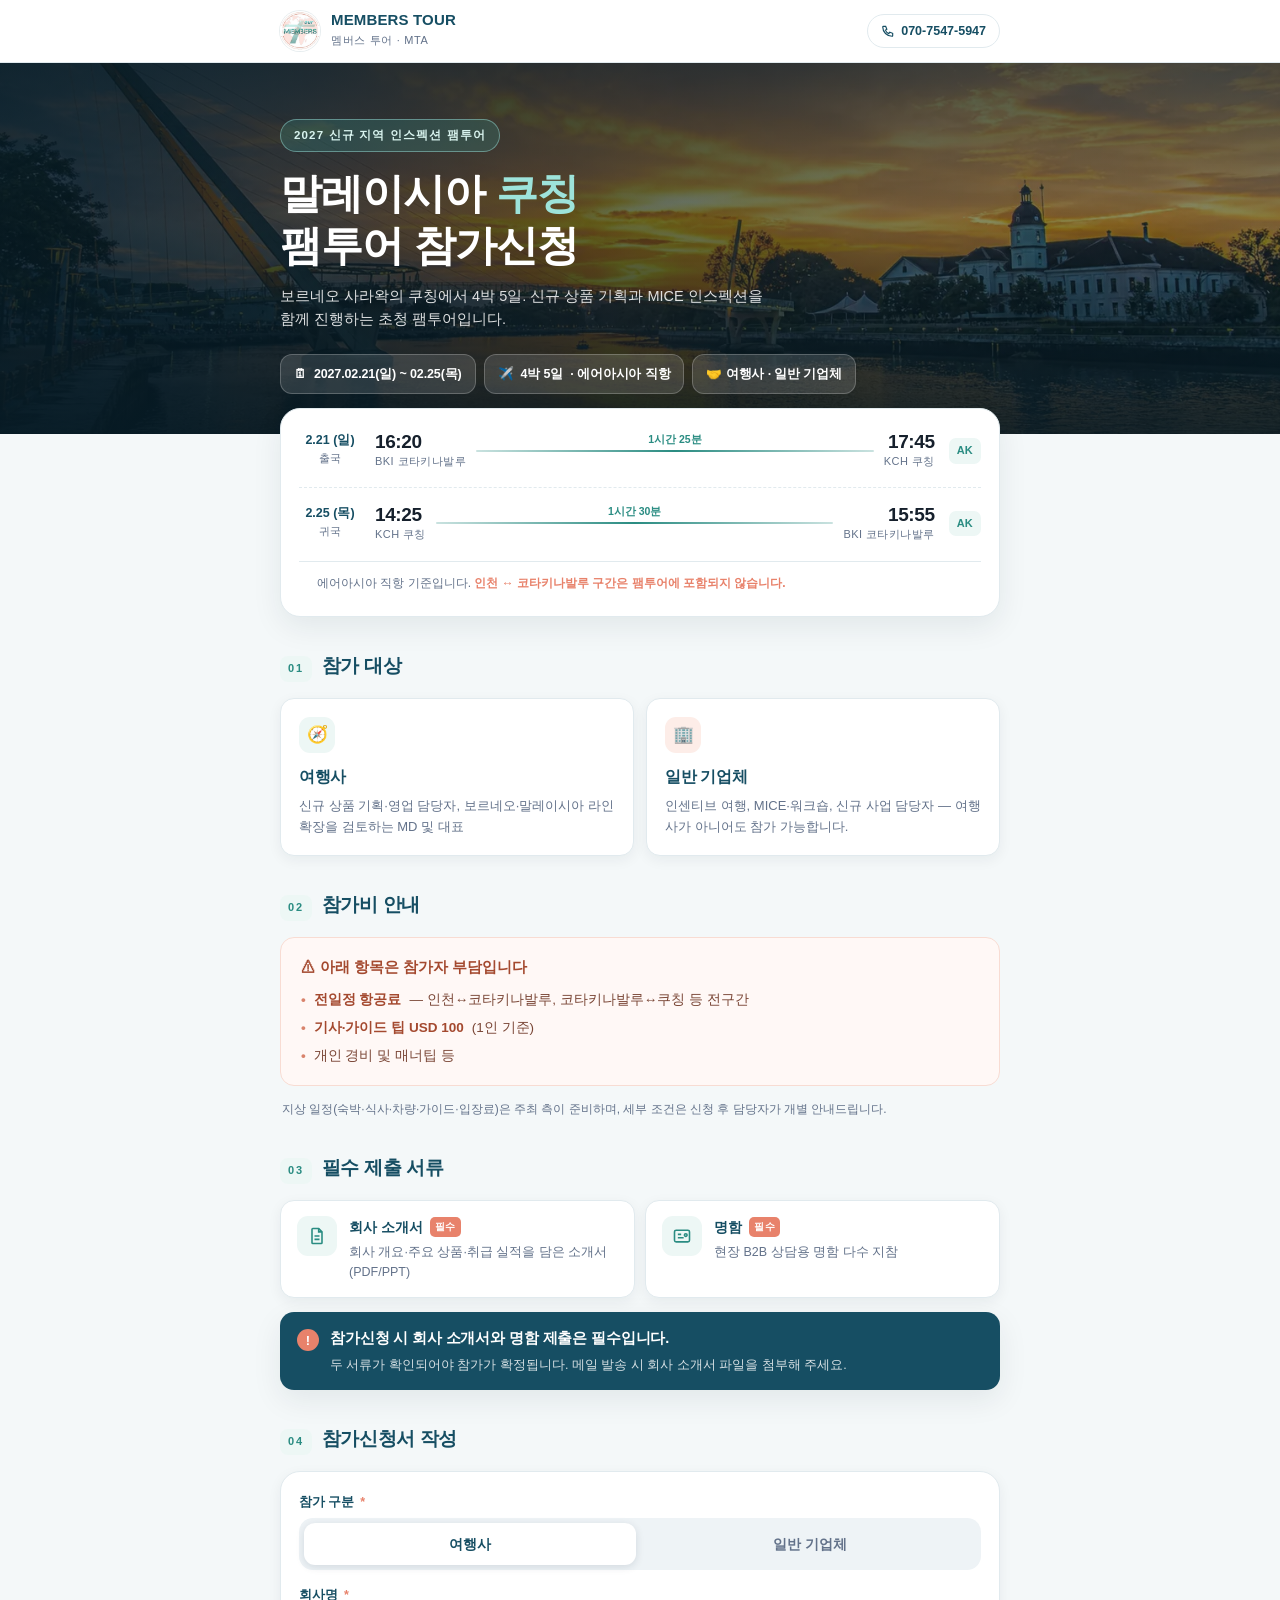
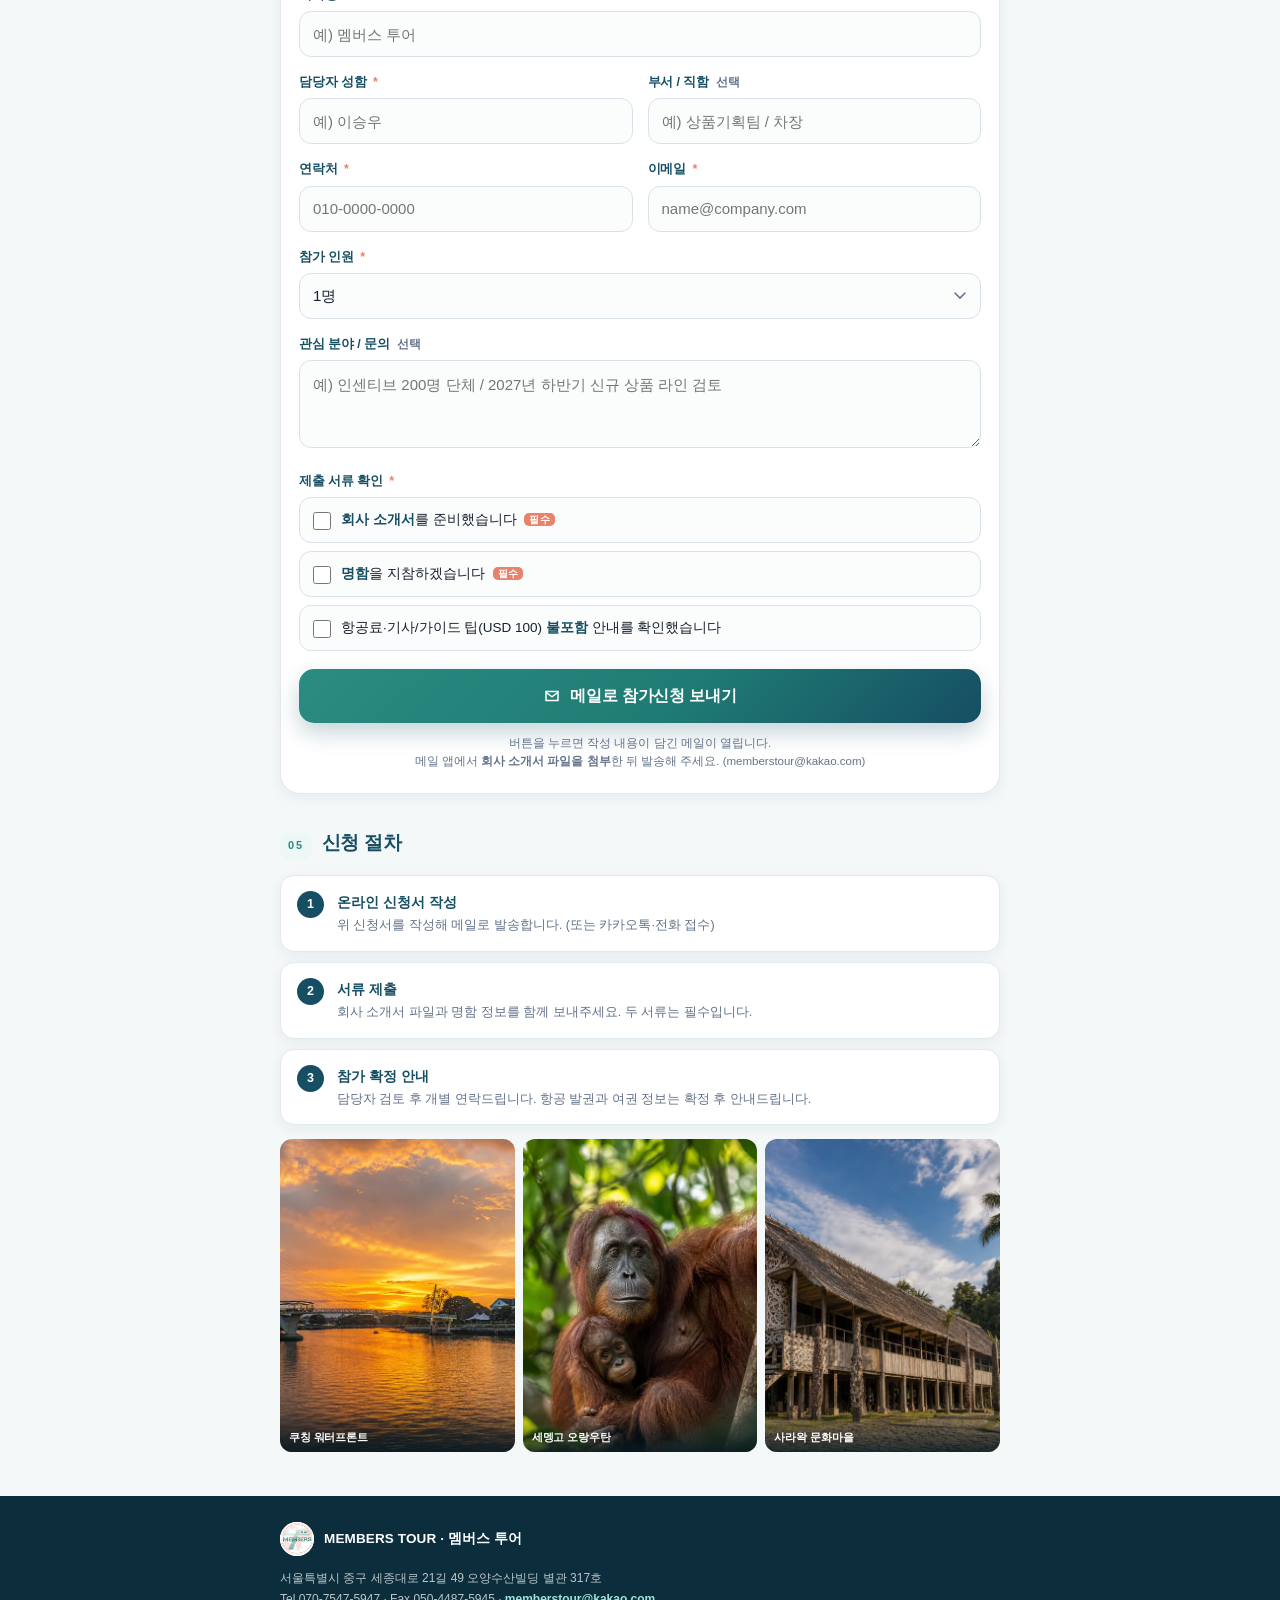
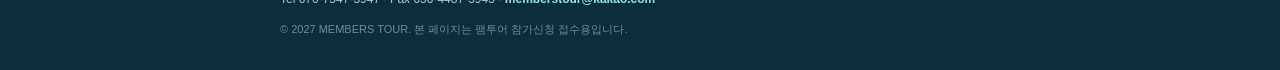
==== commit 19b920b4: "Update MEMBERS Tour Pages site" ====
--- a/kuching-fam.html
+++ b/kuching-fam.html
@@ -3,13 +3,11 @@
 <head>
 <meta charset="utf-8">
 <meta name="viewport" content="width=device-width, initial-scale=1, viewport-fit=cover">
-<title>2027 쿠칭 팸투어 참가신청 | MEMBERS TOUR 멤버스 투어</title>
-<meta name="description" content="2027년 2월 22일~26일, 말레이시아 보르네오 쿠칭(사라왁) 4박 5일 골프·호텔 인스펙션 팸투어 참가신청. 여행사 및 일반 기업체 참가 가능. 회사 소개서와 명함 필수.">
+<title>2027 쿠칭 팸투어 참가신청 | MEMBERS TOUR</title>
+<meta name="description" content="2027년 2월 21일~25일, 말레이시아 보르네오 쿠칭(사라왁) 4박 5일 신규 상품·MICE 인스펙션 팸투어 참가신청. 여행사 및 일반 기업체 참가 가능.">
 <meta name="theme-color" content="#164E63">
-<link rel="canonical" href="https://memberstourkorea.com/kuching-fam.html">
-<meta property="og:title" content="2027 말레이시아 쿠칭 팸투어 참가신청 | MEMBERS TOUR">
-<meta property="og:description" content="2027.02.22(월)~02.26(금) 4박 5일 · 에어아시아 직항(BKI–KCH) · 골프·호텔 인스펙션 · 여행사·기업체 참가 가능">
-<meta property="og:url" content="https://memberstourkorea.com/kuching-fam.html">
+<meta property="og:title" content="2027 말레이시아 쿠칭 팸투어 참가신청">
+<meta property="og:description" content="2027.02.21(일)~02.25(목) 4박 5일 · 에어아시아 직항(BKI–KCH) · 여행사·기업체 참가 가능">
 <meta property="og:image" content="images/kuching-hero.webp">
 <meta property="og:type" content="website">
 <link rel="apple-touch-icon" href="[data-uri]">
@@ -171,32 +169,6 @@
 .strip img{width:100%;height:100%;object-fit:cover}
 .strip figcaption{position:absolute;left:0;right:0;bottom:0;padding:18px 9px 8px;background:linear-gradient(180deg,transparent,rgba(6,26,36,.82));color:#fff;font-size:10.5px;font-weight:800;letter-spacing:-.01em;line-height:1.3}
 
-/* itinerary */
-.itin{display:grid;gap:10px}
-.day{background:#fff;border:1px solid var(--line);border-radius:var(--radius-sm);box-shadow:var(--shadow-sm);overflow:hidden}
-.day-h{display:flex;align-items:center;gap:9px;flex-wrap:wrap;padding:12px 16px;background:var(--teal-soft);border-bottom:1px solid var(--line)}
-.day-h .dnum{font-size:10px;font-weight:900;letter-spacing:.1em;color:#fff;background:var(--teal);border-radius:6px;padding:3px 7px}
-.day-h b{font-size:14.5px;color:var(--navy);letter-spacing:-.01em}
-.day-h em{font-style:normal;font-size:11.5px;color:var(--muted);margin-left:auto}
-.day-b{padding:5px 16px 11px}
-.trow{display:flex;gap:12px;padding:8px 0;border-top:1px dashed #EDF2F5}
-.trow:first-child{border-top:0}
-.trow time{flex:0 0 46px;font-size:12px;font-weight:800;color:var(--teal);font-variant-numeric:tabular-nums}
-.trow p{font-size:13px;color:var(--ink);line-height:1.5}
-.trow p b{color:var(--navy)}
-
-/* inspection */
-.sec-lead{font-size:13px;color:var(--muted);margin:-6px 0 12px}
-.insp{display:grid;gap:9px}
-@media(min-width:620px){.insp{grid-template-columns:1fr 1fr}}
-.insp-card{padding:13px 15px;border-radius:13px;background:#fff;border:1px solid var(--line);box-shadow:var(--shadow-sm)}
-.insp-card .tag{display:inline-block;font-size:9.5px;font-weight:900;letter-spacing:.08em;color:var(--teal);background:var(--teal-soft);border-radius:5px;padding:2px 6px;margin-bottom:6px}
-.insp-card.hotel .tag{color:#C4654E;background:var(--accent-soft)}
-.insp-card b{display:block;font-size:14px;color:var(--navy);letter-spacing:-.01em}
-.insp-card p{font-size:12px;color:var(--muted);margin-top:3px}
-.b2b{display:flex;gap:10px;margin-top:12px;padding:14px 16px;border-radius:var(--radius-sm);background:var(--navy);color:#fff;font-size:12.5px;line-height:1.55}
-.b2b b{font-weight:800;color:#9DE3DA}
-
 /* footer */
 footer{margin-top:10px;padding:26px 0 calc(30px + env(safe-area-inset-bottom));background:var(--navy-deep);color:rgba(255,255,255,.72);font-size:12px}
 footer .frow{display:flex;align-items:center;gap:10px;margin-bottom:12px}
@@ -230,11 +202,10 @@
     <div class="wrap">
       <span class="pill">2027 신규 지역 인스펙션 팸투어</span>
       <h1>말레이시아 <em>쿠칭</em><br>팸투어 참가신청</h1>
-      <p class="lead">보르네오 사라왁의 쿠칭에서 4박 5일. 골프장·호텔 인스펙션과 비즈니스 네트워킹을 함께 진행하는 초청 팸투어입니다.</p>
+      <p class="lead">보르네오 사라왁의 쿠칭에서 4박 5일. 신규 상품 기획과 MICE 인스펙션을 함께 진행하는 초청 팸투어입니다.</p>
       <div class="chips">
-        <span class="chip">🗓 <b>2027.02.22(월) ~ 02.26(금)</b></span>
+        <span class="chip">🗓 <b>2027.02.21(일) ~ 02.25(목)</b></span>
         <span class="chip">✈️ <b>4박 5일</b> · 에어아시아 직항</span>
-        <span class="chip">⛳ 골프 · 호텔 인스펙션 9곳</span>
         <span class="chip">🤝 여행사 · 일반 기업체</span>
       </div>
     </div>
@@ -244,7 +215,7 @@
 <div class="wrap">
   <div class="card flight">
     <div class="leg">
-      <div class="day"><b>2.22 (월)</b><span>출국</span></div>
+      <div class="day"><b>2.21 (일)</b><span>출국</span></div>
       <div class="pts">
         <div class="pt"><b>16:20</b><span>BKI 코타키나발루</span></div>
         <div class="link"><em>1시간 25분</em></div>
@@ -253,7 +224,7 @@
       <span class="no">AK</span>
     </div>
     <div class="leg">
-      <div class="day"><b>2.26 (금)</b><span>귀국</span></div>
+      <div class="day"><b>2.25 (목)</b><span>귀국</span></div>
       <div class="pts">
         <div class="pt"><b>14:25</b><span>KCH 쿠칭</span></div>
         <div class="link"><em>1시간 30분</em></div>
@@ -265,125 +236,7 @@
   </div>
 
   <section>
-    <div class="sec-head"><span class="num">01</span><h2>4박 5일 일정</h2></div>
-    <div class="itin">
-      <article class="day">
-        <header class="day-h"><span class="dnum">DAY 1</span><b>2.22 (월)</b><em>도착 · 쇼핑몰 체험</em></header>
-        <div class="day-b">
-          <div class="trow"><time>16:20</time><p>BKI 출발 → <b>17:45 쿠칭(KCH) 도착</b></p></div>
-          <div class="trow"><time>18:00</time><p>쿠칭 국제공항 픽업 · 전용 버스</p></div>
-          <div class="trow"><time>18:40</time><p>비바시티 쇼핑몰 · 더 스프링 체험</p></div>
-          <div class="trow"><time>20:00</time><p>석식 (사라왁 현지식)</p></div>
-          <div class="trow"><time>21:00</time><p>호텔 체크인 (시내 5성급)</p></div>
-        </div>
-      </article>
-      <article class="day">
-        <header class="day-h"><span class="dnum">DAY 2</span><b>2.23 (화)</b><em>문화마을 · 골프·호텔 인스펙션</em></header>
-        <div class="day-b">
-          <div class="trow"><time>07:30</time><p>호텔 조식</p></div>
-          <div class="trow"><time>09:00</time><p>사라왁 문화마을 (마을 투어 · 전통 공연)</p></div>
-          <div class="trow"><time>12:00</time><p>분탈 해산물 중식</p></div>
-          <div class="trow"><time>13:30</time><p><b>다마이 골프 & 컨트리클럽</b> 인스펙션</p></div>
-          <div class="trow"><time>15:00</time><p>다마이 라군 · 비치 리조트 · 코브 55 인스펙션</p></div>
-          <div class="trow"><time>17:00</time><p><b>클랍 골프 사라왁</b> 인스펙션</p></div>
-          <div class="trow"><time>19:00</time><p>석식</p></div>
-        </div>
-      </article>
-      <article class="day">
-        <header class="day-h"><span class="dnum">DAY 3</span><b>2.24 (수)</b><em>카약 · 야생동물</em></header>
-        <div class="day-b">
-          <div class="trow"><time>07:30</time><p>호텔 조식</p></div>
-          <div class="trow"><time>09:00</time><p><b>스마당 카약</b> (Semadang Kayaking)</p></div>
-          <div class="trow"><time>12:00</time><p>중식</p></div>
-          <div class="trow"><time>14:00</time><p><b>세멩고 야생동물센터</b> (오랑우탄)</p></div>
-          <div class="trow"><time>16:30</time><p>말레이시아-중국 우호공원 산책</p></div>
-          <div class="trow"><time>17:30</time><p>CHAGEE 티 브레이크 (최고 미관 매장)</p></div>
-          <div class="trow"><time>19:00</time><p>석식</p></div>
-        </div>
-      </article>
-      <article class="day">
-        <header class="day-h"><span class="dnum">DAY 4</span><b>2.25 (목)</b><em>B2B 네트워킹 · 시티투어</em></header>
-        <div class="day-b">
-          <div class="trow"><time>07:30</time><p>호텔 조식</p></div>
-          <div class="trow"><time>09:00</time><p><b>비즈니스 네트워킹 세션</b></p></div>
-          <div class="trow"><time>12:00</time><p>중식</p></div>
-          <div class="trow"><time>13:30</time><p>호텔 인스펙션 (쉐라톤 · 워터프론트 · 풀만 · 힐튼)</p></div>
-          <div class="trow"><time>15:30</time><p>쿠칭 시내 투어 (메인 바자르 · 화이트 캣)</p></div>
-          <div class="trow"><time>17:00</time><p><b>선셋 리버 크루즈</b></p></div>
-          <div class="trow"><time>19:00</time><p>석식</p></div>
-        </div>
-      </article>
-      <article class="day">
-        <header class="day-h"><span class="dnum">DAY 5</span><b>2.26 (금)</b><em>박물관 · 귀국</em></header>
-        <div class="day-b">
-          <div class="trow"><time>07:30</time><p>호텔 조식 · 체크아웃</p></div>
-          <div class="trow"><time>09:00</time><p><b>보르네오 문화박물관</b> 관람</p></div>
-          <div class="trow"><time>11:30</time><p>쿠칭 국제공항 이동</p></div>
-          <div class="trow"><time>14:25</time><p>KCH 출발 → 15:55 코타키나발루 도착</p></div>
-        </div>
-      </article>
-    </div>
-    <div class="note" style="border:0;padding:12px 2px 0">일정은 확정 일정표 기준이며, 현지 사정에 따라 순서가 조정될 수 있습니다.</div>
-  </section>
-
-  <section style="padding-top:0">
-    <div class="sec-head"><span class="num">02</span><h2>골프 · 호텔 인스펙션</h2></div>
-    <p class="sec-lead">이번 팸투어에서 직접 답사하는 9개 사이트입니다. 상품 소재와 단가를 현장에서 확인하세요.</p>
-    <div class="insp">
-      <div class="insp-card">
-        <span class="tag">GOLF</span>
-        <b>다마이 골프 & 컨트리클럽</b>
-        <p>18홀 · 사우스 차이나 해 전망 · 2일차</p>
-      </div>
-      <div class="insp-card">
-        <span class="tag">GOLF</span>
-        <b>클랍 골프 사라왁</b>
-        <p>사라왁 최고(最古) 골프클럽 · 2일차</p>
-      </div>
-      <div class="insp-card hotel">
-        <span class="tag">HOTEL</span>
-        <b>다마이 라군 리조트</b>
-        <p>다마이 해안 · 리조트 · 2일차</p>
-      </div>
-      <div class="insp-card hotel">
-        <span class="tag">HOTEL</span>
-        <b>다마이 비치 리조트</b>
-        <p>다마이 해안 · 리조트 · 2일차</p>
-      </div>
-      <div class="insp-card hotel">
-        <span class="tag">HOTEL</span>
-        <b>코브 55</b>
-        <p>다마이 해안 · 부티크 · 2일차</p>
-      </div>
-      <div class="insp-card hotel">
-        <span class="tag">HOTEL</span>
-        <b>쉐라톤 쿠칭</b>
-        <p>시내 · 5성급 · 4일차</p>
-      </div>
-      <div class="insp-card hotel">
-        <span class="tag">HOTEL</span>
-        <b>더 워터프론트 호텔</b>
-        <p>시내 · 5성급 · 4일차</p>
-      </div>
-      <div class="insp-card hotel">
-        <span class="tag">HOTEL</span>
-        <b>풀만 쿠칭</b>
-        <p>시내 · 5성급 · 4일차</p>
-      </div>
-      <div class="insp-card hotel">
-        <span class="tag">HOTEL</span>
-        <b>힐튼 쿠칭</b>
-        <p>시내 · 5성급 · 4일차</p>
-      </div>
-    </div>
-    <div class="b2b">
-      <span>🤝</span>
-      <span><b>4일차 비즈니스 네트워킹 세션</b> — 현지 랜드사·호텔 담당자와 상품·단가를 직접 상담합니다.</span>
-    </div>
-  </section>
-
-  <section style="padding-top:0">
-    <div class="sec-head"><span class="num">03</span><h2>참가 대상</h2></div>
+    <div class="sec-head"><span class="num">01</span><h2>참가 대상</h2></div>
     <div class="duo">
       <div class="aud">
         <i>🧭</i>
@@ -399,7 +252,7 @@
   </section>
 
   <section style="padding-top:0">
-    <div class="sec-head"><span class="num">04</span><h2>참가비 안내</h2></div>
+    <div class="sec-head"><span class="num">02</span><h2>참가비 안내</h2></div>
     <div class="cost">
       <h3>⚠ 아래 항목은 참가자 부담입니다</h3>
       <ul>
@@ -412,7 +265,7 @@
   </section>
 
   <section style="padding-top:0">
-    <div class="sec-head"><span class="num">05</span><h2>필수 제출 서류</h2></div>
+    <div class="sec-head"><span class="num">03</span><h2>필수 제출 서류</h2></div>
     <div class="docs">
       <div class="doc">
         <span class="ico"><svg viewBox="0 0 24 24" fill="none" stroke="currentColor" stroke-width="1.9"><path d="M14 3H7a1 1 0 0 0-1 1v16a1 1 0 0 0 1 1h10a1 1 0 0 0 1-1V7z"/><path d="M14 3v4h4M9 12h6M9 16h6"/></svg></span>
@@ -433,7 +286,7 @@
   </section>
 
   <section id="apply" style="padding-top:0">
-    <div class="sec-head"><span class="num">06</span><h2>참가신청서 작성</h2></div>
+    <div class="sec-head"><span class="num">04</span><h2>참가신청서 작성</h2></div>
     <form class="card" id="applyForm" novalidate>
       <div class="field">
         <label>참가 구분 <span class="req">*</span></label>
@@ -505,7 +358,7 @@
   </section>
 
   <section style="padding-top:0">
-    <div class="sec-head"><span class="num">07</span><h2>신청 절차</h2></div>
+    <div class="sec-head"><span class="num">05</span><h2>신청 절차</h2></div>
     <div class="steps">
       <div class="step"><span class="n">1</span><div><h4>온라인 신청서 작성</h4><p>위 신청서를 작성해 메일로 발송합니다. (또는 카카오톡·전화 접수)</p></div></div>
       <div class="step"><span class="n">2</span><div><h4>서류 제출</h4><p>회사 소개서 파일과 명함 정보를 함께 보내주세요. 두 서류는 필수입니다.</p></div></div>
@@ -523,8 +376,7 @@
   <div class="wrap">
     <div class="frow"><span class="mark"><img src="[data-uri]" alt=""></span><strong>MEMBERS TOUR · 멤버스 투어</strong></div>
     <p>서울특별시 중구 세종대로 21길 49 오양수산빌딩 별관 317호<br>
-    Tel 070-7547-5947 · Fax 050-4487-5945 · <a href="mailto:memberstour@kakao.com">memberstour@kakao.com</a><br>
-    <a href="https://memberstourkorea.com">memberstourkorea.com</a></p>
+    Tel 070-7547-5947 · Fax 050-4487-5945 · <a href="mailto:memberstour@kakao.com">memberstour@kakao.com</a></p>
     <p style="margin-top:10px;opacity:.6;font-size:11px">© 2027 MEMBERS TOUR. 본 페이지는 팸투어 참가신청 접수용입니다.</p>
   </div>
 </footer>
@@ -591,8 +443,7 @@
       "· 연락처 : " + tel,
       "· 이메일 : " + mail,
       "· 참가 인원 : " + pax,
-      "· 희망 일정 : 2027.02.22(월) ~ 02.26(금) 4박 5일",
-      "· 관심 인스펙션 : 골프장 2곳 · 호텔 7곳 · 비즈니스 네트워킹",
+      "· 희망 일정 : 2027.02.21(일) ~ 02.25(목) 4박 5일",
       "· 관심 분야 / 문의 : " + (msg || "-"),
       "------------------------------------",
       "· 회사 소개서 : 제출 예정 (메일 첨부)",
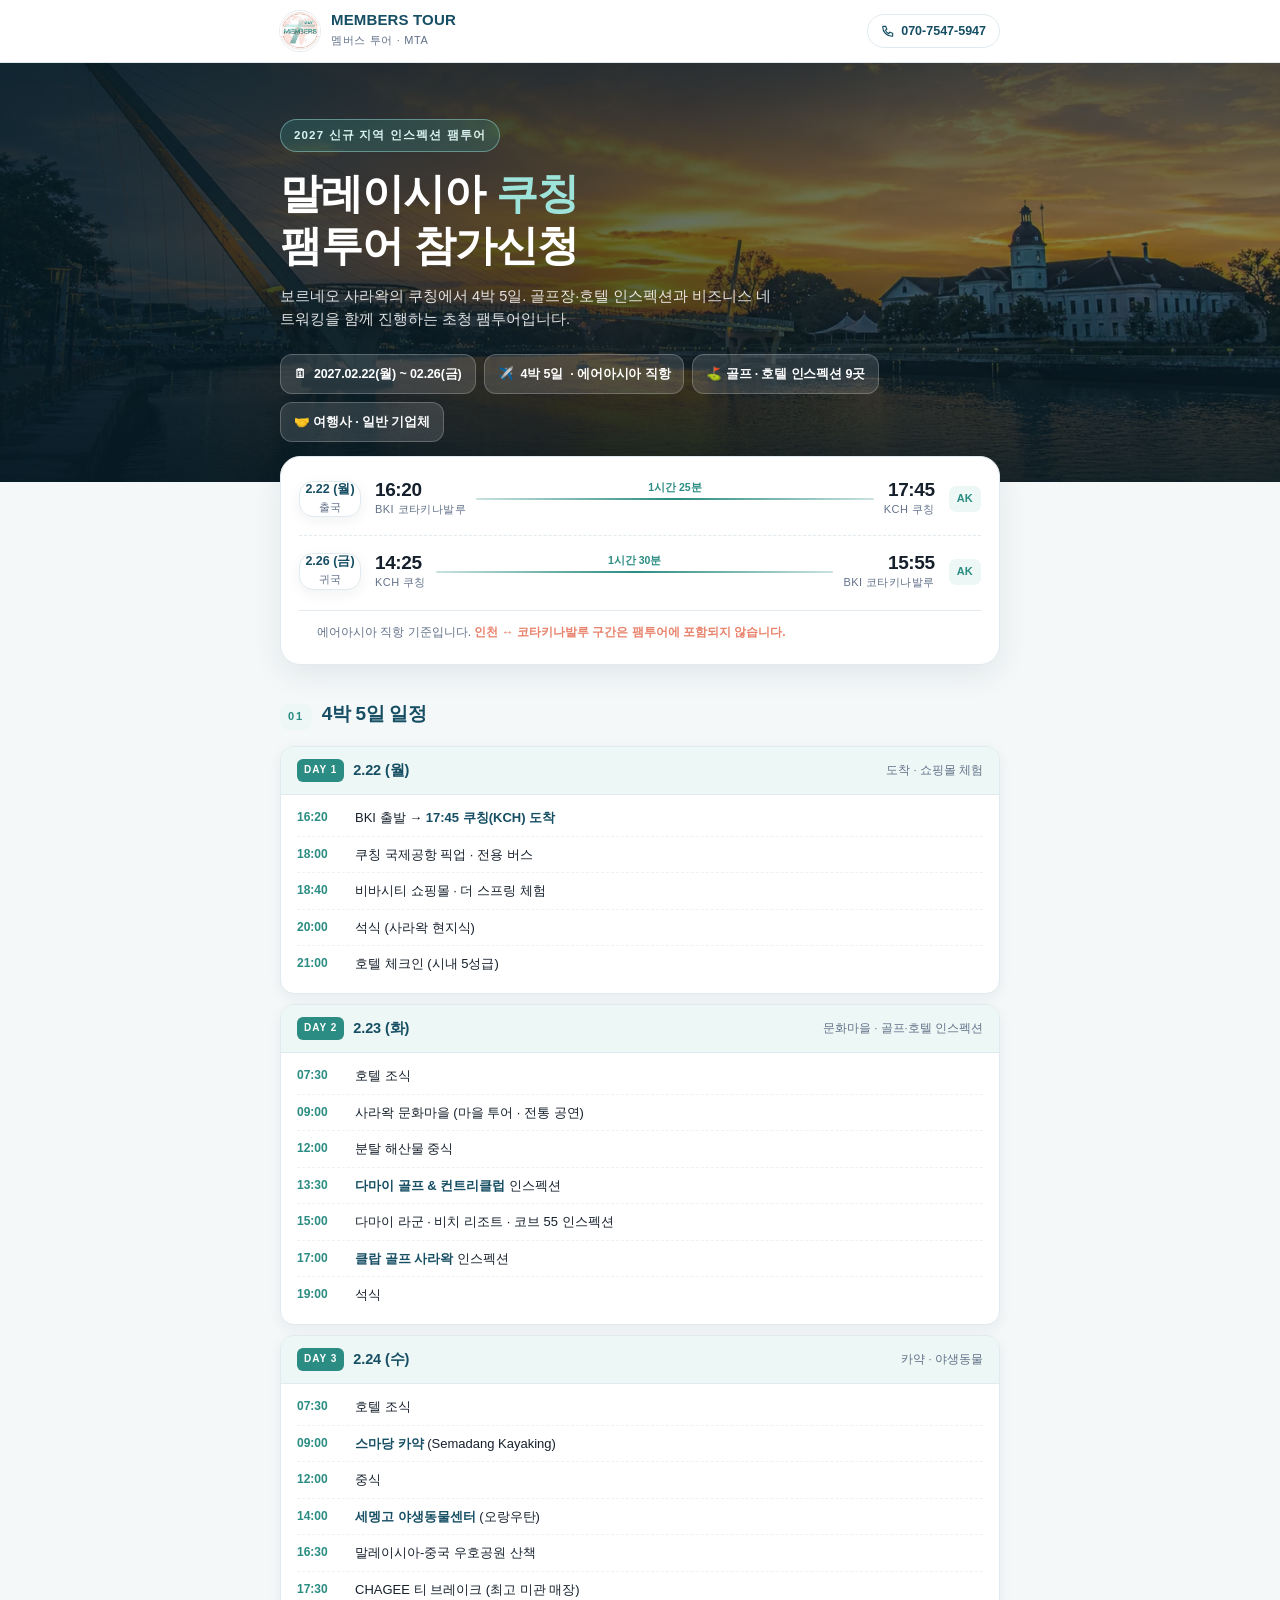
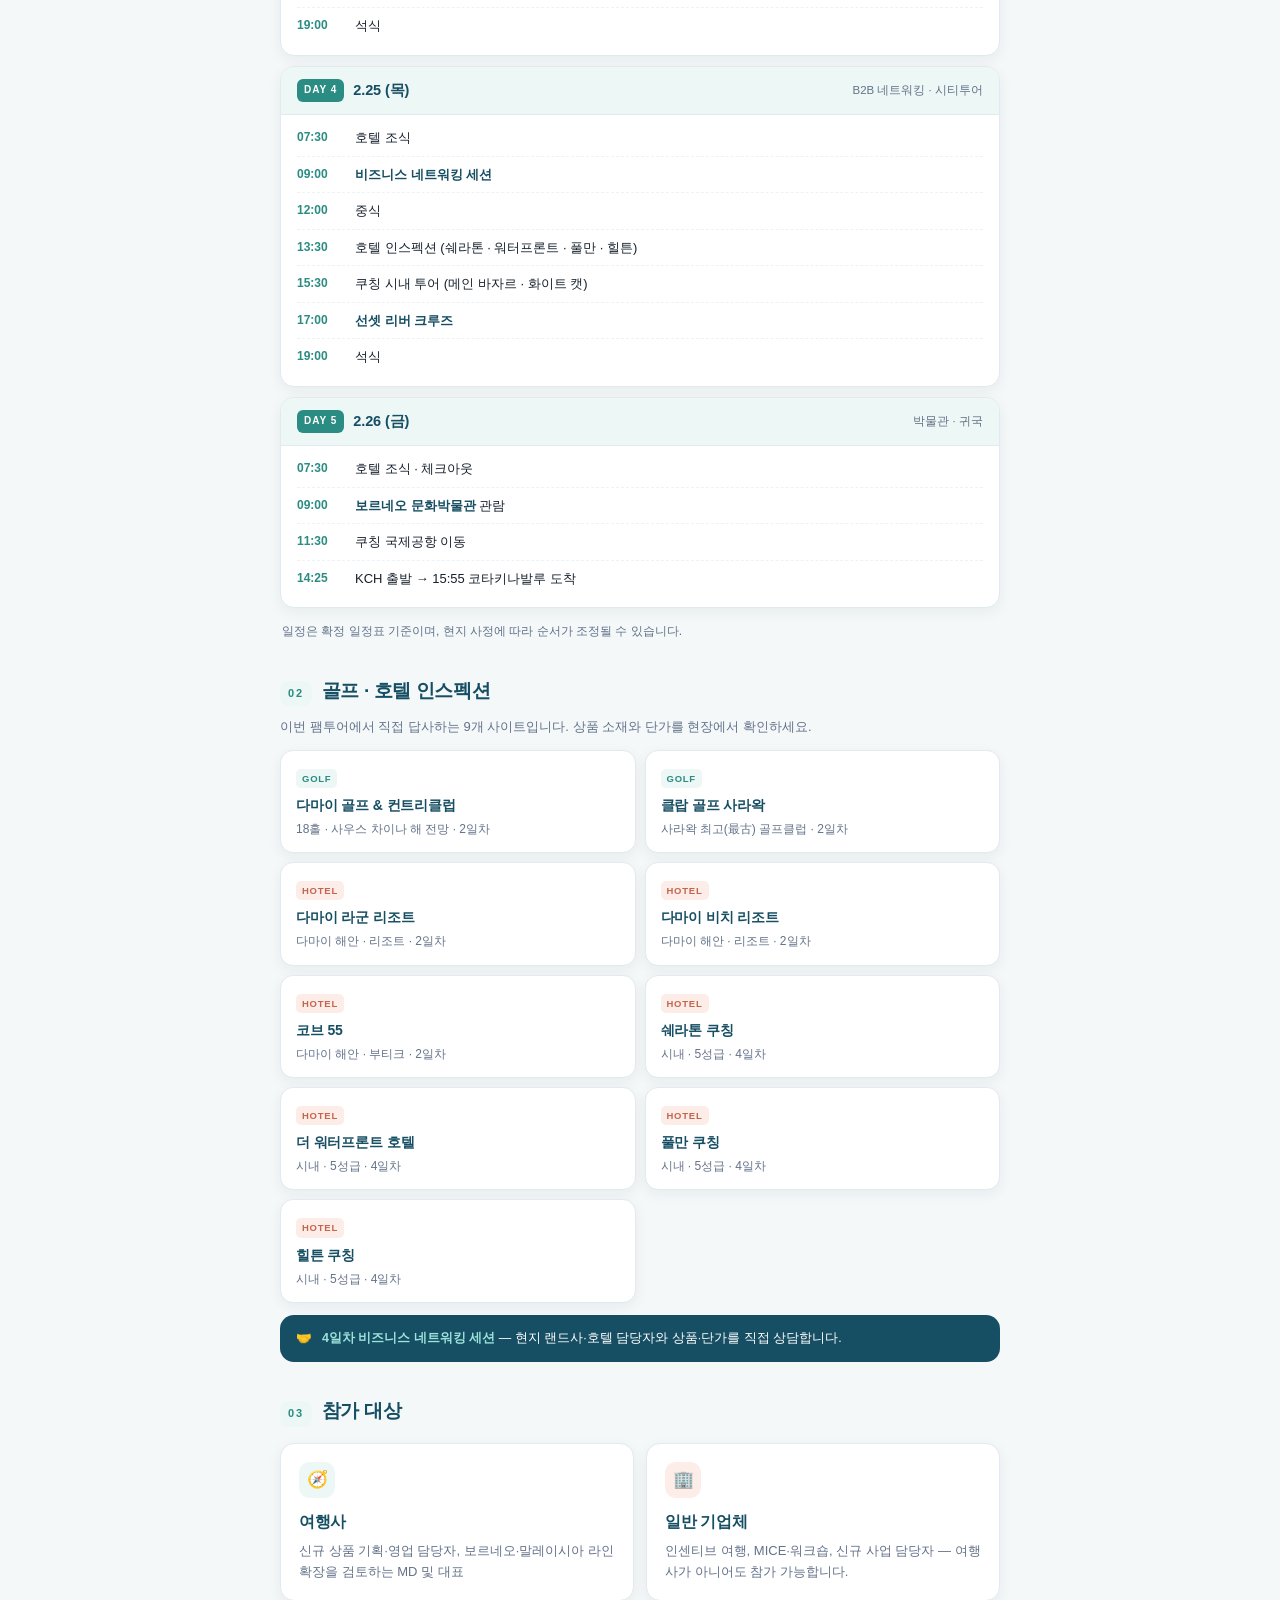
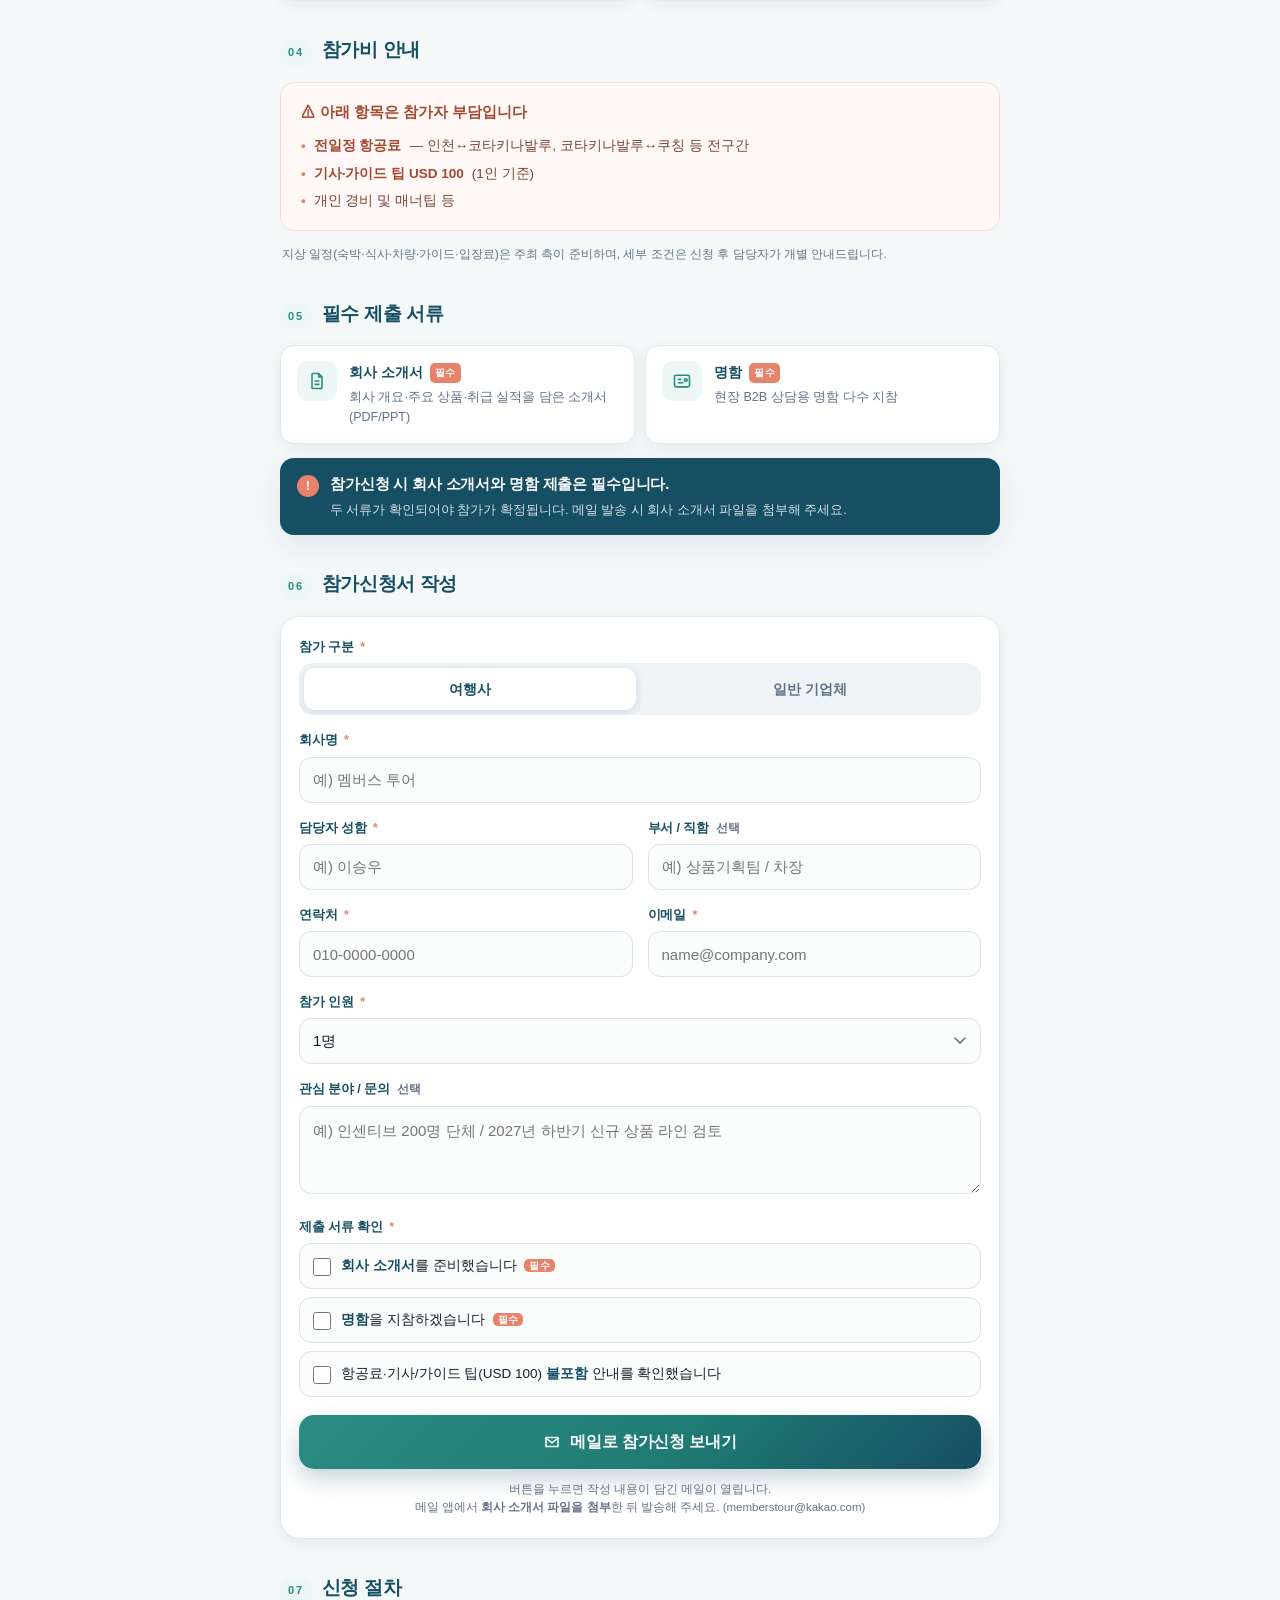
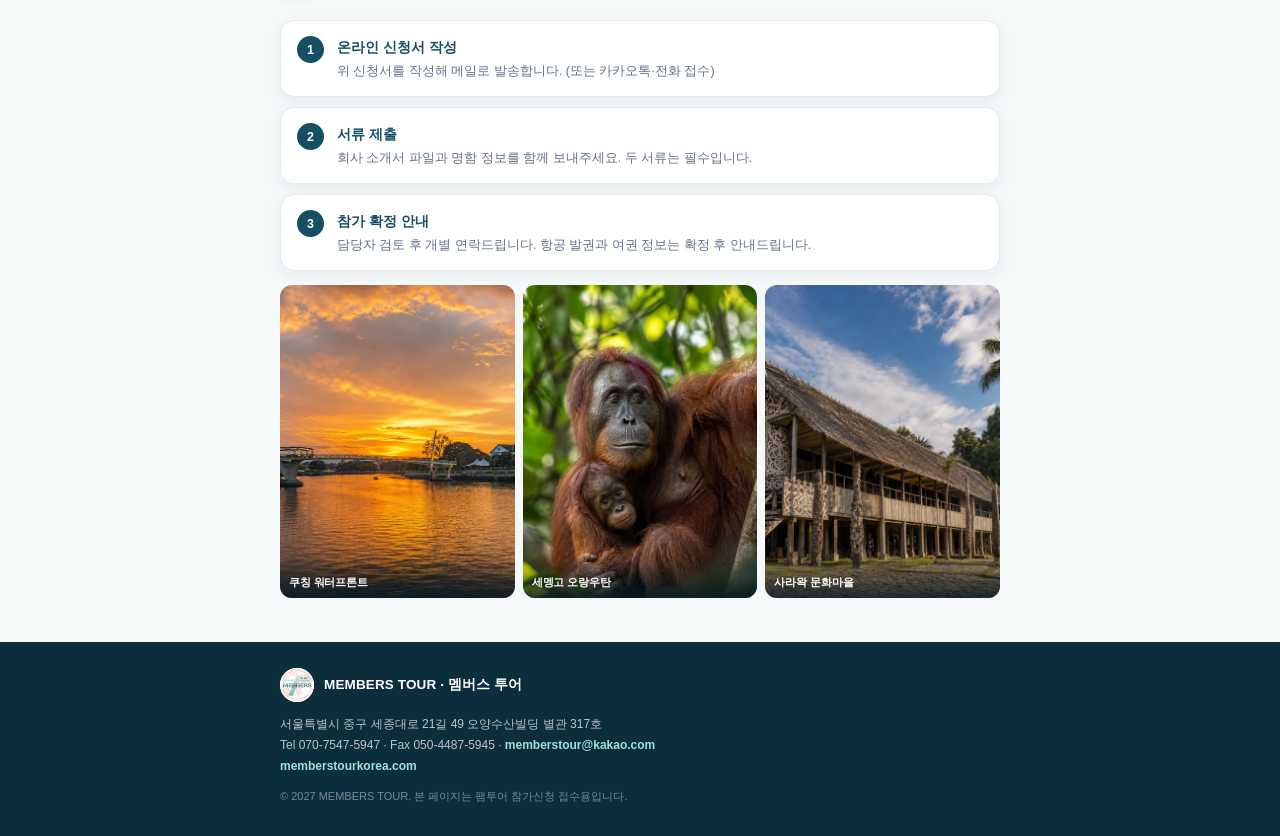
==== commit 6a8c4df0: "Update MEMBERS Tour Pages site" ====
--- a/kuching-fam.html
+++ b/kuching-fam.html
@@ -3,11 +3,13 @@
 <head>
 <meta charset="utf-8">
 <meta name="viewport" content="width=device-width, initial-scale=1, viewport-fit=cover">
-<title>2027 쿠칭 팸투어 참가신청 | MEMBERS TOUR</title>
-<meta name="description" content="2027년 2월 21일~25일, 말레이시아 보르네오 쿠칭(사라왁) 4박 5일 신규 상품·MICE 인스펙션 팸투어 참가신청. 여행사 및 일반 기업체 참가 가능.">
+<title>2027 쿠칭 팸투어 참가신청 | MEMBERS TOUR 멤버스 투어</title>
+<meta name="description" content="2027년 2월 22일~26일, 말레이시아 보르네오 쿠칭(사라왁) 4박 5일 골프·호텔 인스펙션 팸투어 참가신청. 여행사 및 일반 기업체 참가 가능. 회사 소개서와 명함 필수.">
 <meta name="theme-color" content="#164E63">
-<meta property="og:title" content="2027 말레이시아 쿠칭 팸투어 참가신청">
-<meta property="og:description" content="2027.02.21(일)~02.25(목) 4박 5일 · 에어아시아 직항(BKI–KCH) · 여행사·기업체 참가 가능">
+<link rel="canonical" href="https://memberstourkorea.com/kuching-fam.html">
+<meta property="og:title" content="2027 말레이시아 쿠칭 팸투어 참가신청 | MEMBERS TOUR">
+<meta property="og:description" content="2027.02.22(월)~02.26(금) 4박 5일 · 에어아시아 직항(BKI–KCH) · 골프·호텔 인스펙션 · 여행사·기업체 참가 가능">
+<meta property="og:url" content="https://memberstourkorea.com/kuching-fam.html">
 <meta property="og:image" content="images/kuching-hero.webp">
 <meta property="og:type" content="website">
 <link rel="apple-touch-icon" href="[data-uri]">
@@ -169,6 +171,32 @@
 .strip img{width:100%;height:100%;object-fit:cover}
 .strip figcaption{position:absolute;left:0;right:0;bottom:0;padding:18px 9px 8px;background:linear-gradient(180deg,transparent,rgba(6,26,36,.82));color:#fff;font-size:10.5px;font-weight:800;letter-spacing:-.01em;line-height:1.3}
 
+/* itinerary */
+.itin{display:grid;gap:10px}
+.day{background:#fff;border:1px solid var(--line);border-radius:var(--radius-sm);box-shadow:var(--shadow-sm);overflow:hidden}
+.day-h{display:flex;align-items:center;gap:9px;flex-wrap:wrap;padding:12px 16px;background:var(--teal-soft);border-bottom:1px solid var(--line)}
+.day-h .dnum{font-size:10px;font-weight:900;letter-spacing:.1em;color:#fff;background:var(--teal);border-radius:6px;padding:3px 7px}
+.day-h b{font-size:14.5px;color:var(--navy);letter-spacing:-.01em}
+.day-h em{font-style:normal;font-size:11.5px;color:var(--muted);margin-left:auto}
+.day-b{padding:5px 16px 11px}
+.trow{display:flex;gap:12px;padding:8px 0;border-top:1px dashed #EDF2F5}
+.trow:first-child{border-top:0}
+.trow time{flex:0 0 46px;font-size:12px;font-weight:800;color:var(--teal);font-variant-numeric:tabular-nums}
+.trow p{font-size:13px;color:var(--ink);line-height:1.5}
+.trow p b{color:var(--navy)}
+
+/* inspection */
+.sec-lead{font-size:13px;color:var(--muted);margin:-6px 0 12px}
+.insp{display:grid;gap:9px}
+@media(min-width:620px){.insp{grid-template-columns:1fr 1fr}}
+.insp-card{padding:13px 15px;border-radius:13px;background:#fff;border:1px solid var(--line);box-shadow:var(--shadow-sm)}
+.insp-card .tag{display:inline-block;font-size:9.5px;font-weight:900;letter-spacing:.08em;color:var(--teal);background:var(--teal-soft);border-radius:5px;padding:2px 6px;margin-bottom:6px}
+.insp-card.hotel .tag{color:#C4654E;background:var(--accent-soft)}
+.insp-card b{display:block;font-size:14px;color:var(--navy);letter-spacing:-.01em}
+.insp-card p{font-size:12px;color:var(--muted);margin-top:3px}
+.b2b{display:flex;gap:10px;margin-top:12px;padding:14px 16px;border-radius:var(--radius-sm);background:var(--navy);color:#fff;font-size:12.5px;line-height:1.55}
+.b2b b{font-weight:800;color:#9DE3DA}
+
 /* footer */
 footer{margin-top:10px;padding:26px 0 calc(30px + env(safe-area-inset-bottom));background:var(--navy-deep);color:rgba(255,255,255,.72);font-size:12px}
 footer .frow{display:flex;align-items:center;gap:10px;margin-bottom:12px}
@@ -202,10 +230,11 @@
     <div class="wrap">
       <span class="pill">2027 신규 지역 인스펙션 팸투어</span>
       <h1>말레이시아 <em>쿠칭</em><br>팸투어 참가신청</h1>
-      <p class="lead">보르네오 사라왁의 쿠칭에서 4박 5일. 신규 상품 기획과 MICE 인스펙션을 함께 진행하는 초청 팸투어입니다.</p>
+      <p class="lead">보르네오 사라왁의 쿠칭에서 4박 5일. 골프장·호텔 인스펙션과 비즈니스 네트워킹을 함께 진행하는 초청 팸투어입니다.</p>
       <div class="chips">
-        <span class="chip">🗓 <b>2027.02.21(일) ~ 02.25(목)</b></span>
+        <span class="chip">🗓 <b>2027.02.22(월) ~ 02.26(금)</b></span>
         <span class="chip">✈️ <b>4박 5일</b> · 에어아시아 직항</span>
+        <span class="chip">⛳ 골프 · 호텔 인스펙션 9곳</span>
         <span class="chip">🤝 여행사 · 일반 기업체</span>
       </div>
     </div>
@@ -215,7 +244,7 @@
 <div class="wrap">
   <div class="card flight">
     <div class="leg">
-      <div class="day"><b>2.21 (일)</b><span>출국</span></div>
+      <div class="day"><b>2.22 (월)</b><span>출국</span></div>
       <div class="pts">
         <div class="pt"><b>16:20</b><span>BKI 코타키나발루</span></div>
         <div class="link"><em>1시간 25분</em></div>
@@ -224,7 +253,7 @@
       <span class="no">AK</span>
     </div>
     <div class="leg">
-      <div class="day"><b>2.25 (목)</b><span>귀국</span></div>
+      <div class="day"><b>2.26 (금)</b><span>귀국</span></div>
       <div class="pts">
         <div class="pt"><b>14:25</b><span>KCH 쿠칭</span></div>
         <div class="link"><em>1시간 30분</em></div>
@@ -236,7 +265,125 @@
   </div>
 
   <section>
-    <div class="sec-head"><span class="num">01</span><h2>참가 대상</h2></div>
+    <div class="sec-head"><span class="num">01</span><h2>4박 5일 일정</h2></div>
+    <div class="itin">
+      <article class="day">
+        <header class="day-h"><span class="dnum">DAY 1</span><b>2.22 (월)</b><em>도착 · 쇼핑몰 체험</em></header>
+        <div class="day-b">
+          <div class="trow"><time>16:20</time><p>BKI 출발 → <b>17:45 쿠칭(KCH) 도착</b></p></div>
+          <div class="trow"><time>18:00</time><p>쿠칭 국제공항 픽업 · 전용 버스</p></div>
+          <div class="trow"><time>18:40</time><p>비바시티 쇼핑몰 · 더 스프링 체험</p></div>
+          <div class="trow"><time>20:00</time><p>석식 (사라왁 현지식)</p></div>
+          <div class="trow"><time>21:00</time><p>호텔 체크인 (시내 5성급)</p></div>
+        </div>
+      </article>
+      <article class="day">
+        <header class="day-h"><span class="dnum">DAY 2</span><b>2.23 (화)</b><em>문화마을 · 골프·호텔 인스펙션</em></header>
+        <div class="day-b">
+          <div class="trow"><time>07:30</time><p>호텔 조식</p></div>
+          <div class="trow"><time>09:00</time><p>사라왁 문화마을 (마을 투어 · 전통 공연)</p></div>
+          <div class="trow"><time>12:00</time><p>분탈 해산물 중식</p></div>
+          <div class="trow"><time>13:30</time><p><b>다마이 골프 & 컨트리클럽</b> 인스펙션</p></div>
+          <div class="trow"><time>15:00</time><p>다마이 라군 · 비치 리조트 · 코브 55 인스펙션</p></div>
+          <div class="trow"><time>17:00</time><p><b>클랍 골프 사라왁</b> 인스펙션</p></div>
+          <div class="trow"><time>19:00</time><p>석식</p></div>
+        </div>
+      </article>
+      <article class="day">
+        <header class="day-h"><span class="dnum">DAY 3</span><b>2.24 (수)</b><em>카약 · 야생동물</em></header>
+        <div class="day-b">
+          <div class="trow"><time>07:30</time><p>호텔 조식</p></div>
+          <div class="trow"><time>09:00</time><p><b>스마당 카약</b> (Semadang Kayaking)</p></div>
+          <div class="trow"><time>12:00</time><p>중식</p></div>
+          <div class="trow"><time>14:00</time><p><b>세멩고 야생동물센터</b> (오랑우탄)</p></div>
+          <div class="trow"><time>16:30</time><p>말레이시아-중국 우호공원 산책</p></div>
+          <div class="trow"><time>17:30</time><p>CHAGEE 티 브레이크 (최고 미관 매장)</p></div>
+          <div class="trow"><time>19:00</time><p>석식</p></div>
+        </div>
+      </article>
+      <article class="day">
+        <header class="day-h"><span class="dnum">DAY 4</span><b>2.25 (목)</b><em>B2B 네트워킹 · 시티투어</em></header>
+        <div class="day-b">
+          <div class="trow"><time>07:30</time><p>호텔 조식</p></div>
+          <div class="trow"><time>09:00</time><p><b>비즈니스 네트워킹 세션</b></p></div>
+          <div class="trow"><time>12:00</time><p>중식</p></div>
+          <div class="trow"><time>13:30</time><p>호텔 인스펙션 (쉐라톤 · 워터프론트 · 풀만 · 힐튼)</p></div>
+          <div class="trow"><time>15:30</time><p>쿠칭 시내 투어 (메인 바자르 · 화이트 캣)</p></div>
+          <div class="trow"><time>17:00</time><p><b>선셋 리버 크루즈</b></p></div>
+          <div class="trow"><time>19:00</time><p>석식</p></div>
+        </div>
+      </article>
+      <article class="day">
+        <header class="day-h"><span class="dnum">DAY 5</span><b>2.26 (금)</b><em>박물관 · 귀국</em></header>
+        <div class="day-b">
+          <div class="trow"><time>07:30</time><p>호텔 조식 · 체크아웃</p></div>
+          <div class="trow"><time>09:00</time><p><b>보르네오 문화박물관</b> 관람</p></div>
+          <div class="trow"><time>11:30</time><p>쿠칭 국제공항 이동</p></div>
+          <div class="trow"><time>14:25</time><p>KCH 출발 → 15:55 코타키나발루 도착</p></div>
+        </div>
+      </article>
+    </div>
+    <div class="note" style="border:0;padding:12px 2px 0">일정은 확정 일정표 기준이며, 현지 사정에 따라 순서가 조정될 수 있습니다.</div>
+  </section>
+
+  <section style="padding-top:0">
+    <div class="sec-head"><span class="num">02</span><h2>골프 · 호텔 인스펙션</h2></div>
+    <p class="sec-lead">이번 팸투어에서 직접 답사하는 9개 사이트입니다. 상품 소재와 단가를 현장에서 확인하세요.</p>
+    <div class="insp">
+      <div class="insp-card">
+        <span class="tag">GOLF</span>
+        <b>다마이 골프 & 컨트리클럽</b>
+        <p>18홀 · 사우스 차이나 해 전망 · 2일차</p>
+      </div>
+      <div class="insp-card">
+        <span class="tag">GOLF</span>
+        <b>클랍 골프 사라왁</b>
+        <p>사라왁 최고(最古) 골프클럽 · 2일차</p>
+      </div>
+      <div class="insp-card hotel">
+        <span class="tag">HOTEL</span>
+        <b>다마이 라군 리조트</b>
+        <p>다마이 해안 · 리조트 · 2일차</p>
+      </div>
+      <div class="insp-card hotel">
+        <span class="tag">HOTEL</span>
+        <b>다마이 비치 리조트</b>
+        <p>다마이 해안 · 리조트 · 2일차</p>
+      </div>
+      <div class="insp-card hotel">
+        <span class="tag">HOTEL</span>
+        <b>코브 55</b>
+        <p>다마이 해안 · 부티크 · 2일차</p>
+      </div>
+      <div class="insp-card hotel">
+        <span class="tag">HOTEL</span>
+        <b>쉐라톤 쿠칭</b>
+        <p>시내 · 5성급 · 4일차</p>
+      </div>
+      <div class="insp-card hotel">
+        <span class="tag">HOTEL</span>
+        <b>더 워터프론트 호텔</b>
+        <p>시내 · 5성급 · 4일차</p>
+      </div>
+      <div class="insp-card hotel">
+        <span class="tag">HOTEL</span>
+        <b>풀만 쿠칭</b>
+        <p>시내 · 5성급 · 4일차</p>
+      </div>
+      <div class="insp-card hotel">
+        <span class="tag">HOTEL</span>
+        <b>힐튼 쿠칭</b>
+        <p>시내 · 5성급 · 4일차</p>
+      </div>
+    </div>
+    <div class="b2b">
+      <span>🤝</span>
+      <span><b>4일차 비즈니스 네트워킹 세션</b> — 현지 랜드사·호텔 담당자와 상품·단가를 직접 상담합니다.</span>
+    </div>
+  </section>
+
+  <section style="padding-top:0">
+    <div class="sec-head"><span class="num">03</span><h2>참가 대상</h2></div>
     <div class="duo">
       <div class="aud">
         <i>🧭</i>
@@ -252,7 +399,7 @@
   </section>
 
   <section style="padding-top:0">
-    <div class="sec-head"><span class="num">02</span><h2>참가비 안내</h2></div>
+    <div class="sec-head"><span class="num">04</span><h2>참가비 안내</h2></div>
     <div class="cost">
       <h3>⚠ 아래 항목은 참가자 부담입니다</h3>
       <ul>
@@ -265,7 +412,7 @@
   </section>
 
   <section style="padding-top:0">
-    <div class="sec-head"><span class="num">03</span><h2>필수 제출 서류</h2></div>
+    <div class="sec-head"><span class="num">05</span><h2>필수 제출 서류</h2></div>
     <div class="docs">
       <div class="doc">
         <span class="ico"><svg viewBox="0 0 24 24" fill="none" stroke="currentColor" stroke-width="1.9"><path d="M14 3H7a1 1 0 0 0-1 1v16a1 1 0 0 0 1 1h10a1 1 0 0 0 1-1V7z"/><path d="M14 3v4h4M9 12h6M9 16h6"/></svg></span>
@@ -286,7 +433,7 @@
   </section>
 
   <section id="apply" style="padding-top:0">
-    <div class="sec-head"><span class="num">04</span><h2>참가신청서 작성</h2></div>
+    <div class="sec-head"><span class="num">06</span><h2>참가신청서 작성</h2></div>
     <form class="card" id="applyForm" novalidate>
       <div class="field">
         <label>참가 구분 <span class="req">*</span></label>
@@ -358,7 +505,7 @@
   </section>
 
   <section style="padding-top:0">
-    <div class="sec-head"><span class="num">05</span><h2>신청 절차</h2></div>
+    <div class="sec-head"><span class="num">07</span><h2>신청 절차</h2></div>
     <div class="steps">
       <div class="step"><span class="n">1</span><div><h4>온라인 신청서 작성</h4><p>위 신청서를 작성해 메일로 발송합니다. (또는 카카오톡·전화 접수)</p></div></div>
       <div class="step"><span class="n">2</span><div><h4>서류 제출</h4><p>회사 소개서 파일과 명함 정보를 함께 보내주세요. 두 서류는 필수입니다.</p></div></div>
@@ -376,7 +523,8 @@
   <div class="wrap">
     <div class="frow"><span class="mark"><img src="[data-uri]" alt=""></span><strong>MEMBERS TOUR · 멤버스 투어</strong></div>
     <p>서울특별시 중구 세종대로 21길 49 오양수산빌딩 별관 317호<br>
-    Tel 070-7547-5947 · Fax 050-4487-5945 · <a href="mailto:memberstour@kakao.com">memberstour@kakao.com</a></p>
+    Tel 070-7547-5947 · Fax 050-4487-5945 · <a href="mailto:memberstour@kakao.com">memberstour@kakao.com</a><br>
+    <a href="https://memberstourkorea.com">memberstourkorea.com</a></p>
     <p style="margin-top:10px;opacity:.6;font-size:11px">© 2027 MEMBERS TOUR. 본 페이지는 팸투어 참가신청 접수용입니다.</p>
   </div>
 </footer>
@@ -443,7 +591,8 @@
       "· 연락처 : " + tel,
       "· 이메일 : " + mail,
       "· 참가 인원 : " + pax,
-      "· 희망 일정 : 2027.02.21(일) ~ 02.25(목) 4박 5일",
+      "· 희망 일정 : 2027.02.22(월) ~ 02.26(금) 4박 5일",
+      "· 관심 인스펙션 : 골프장 2곳 · 호텔 7곳 · 비즈니스 네트워킹",
       "· 관심 분야 / 문의 : " + (msg || "-"),
       "------------------------------------",
       "· 회사 소개서 : 제출 예정 (메일 첨부)",
